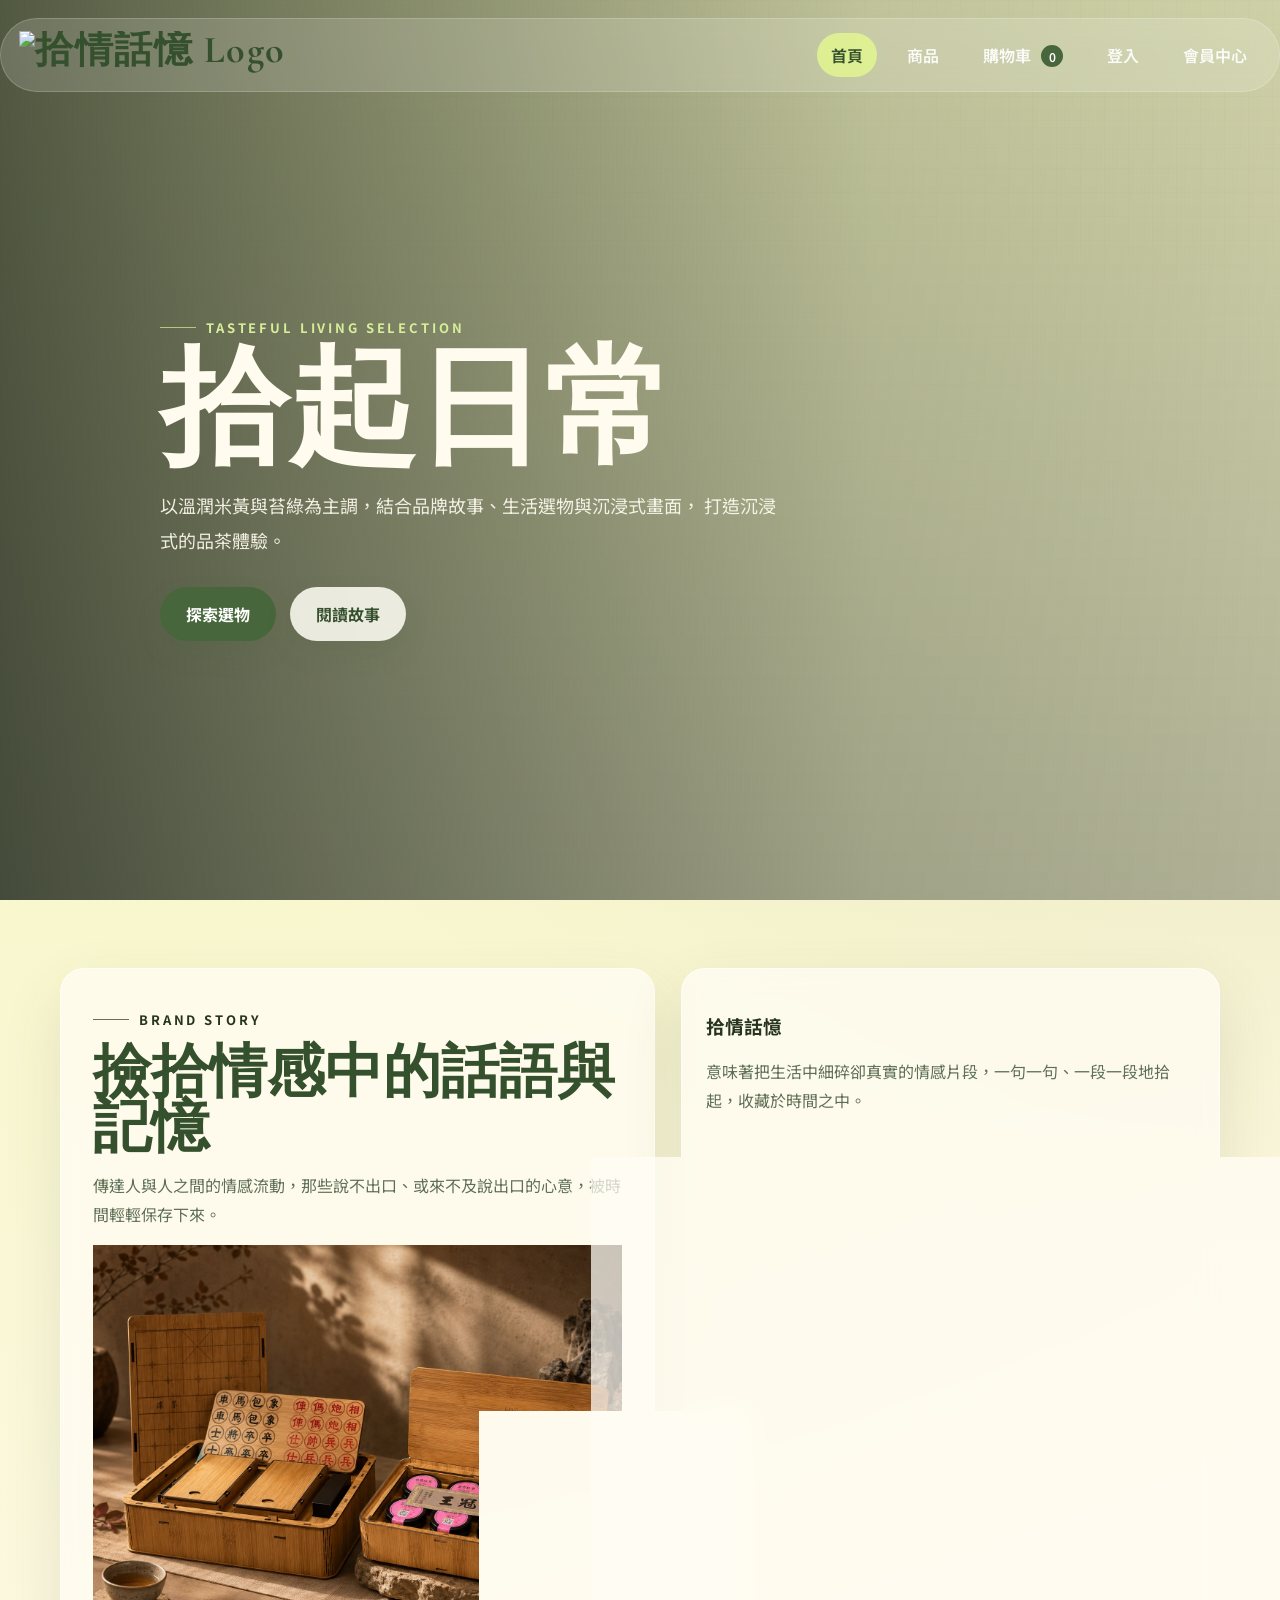
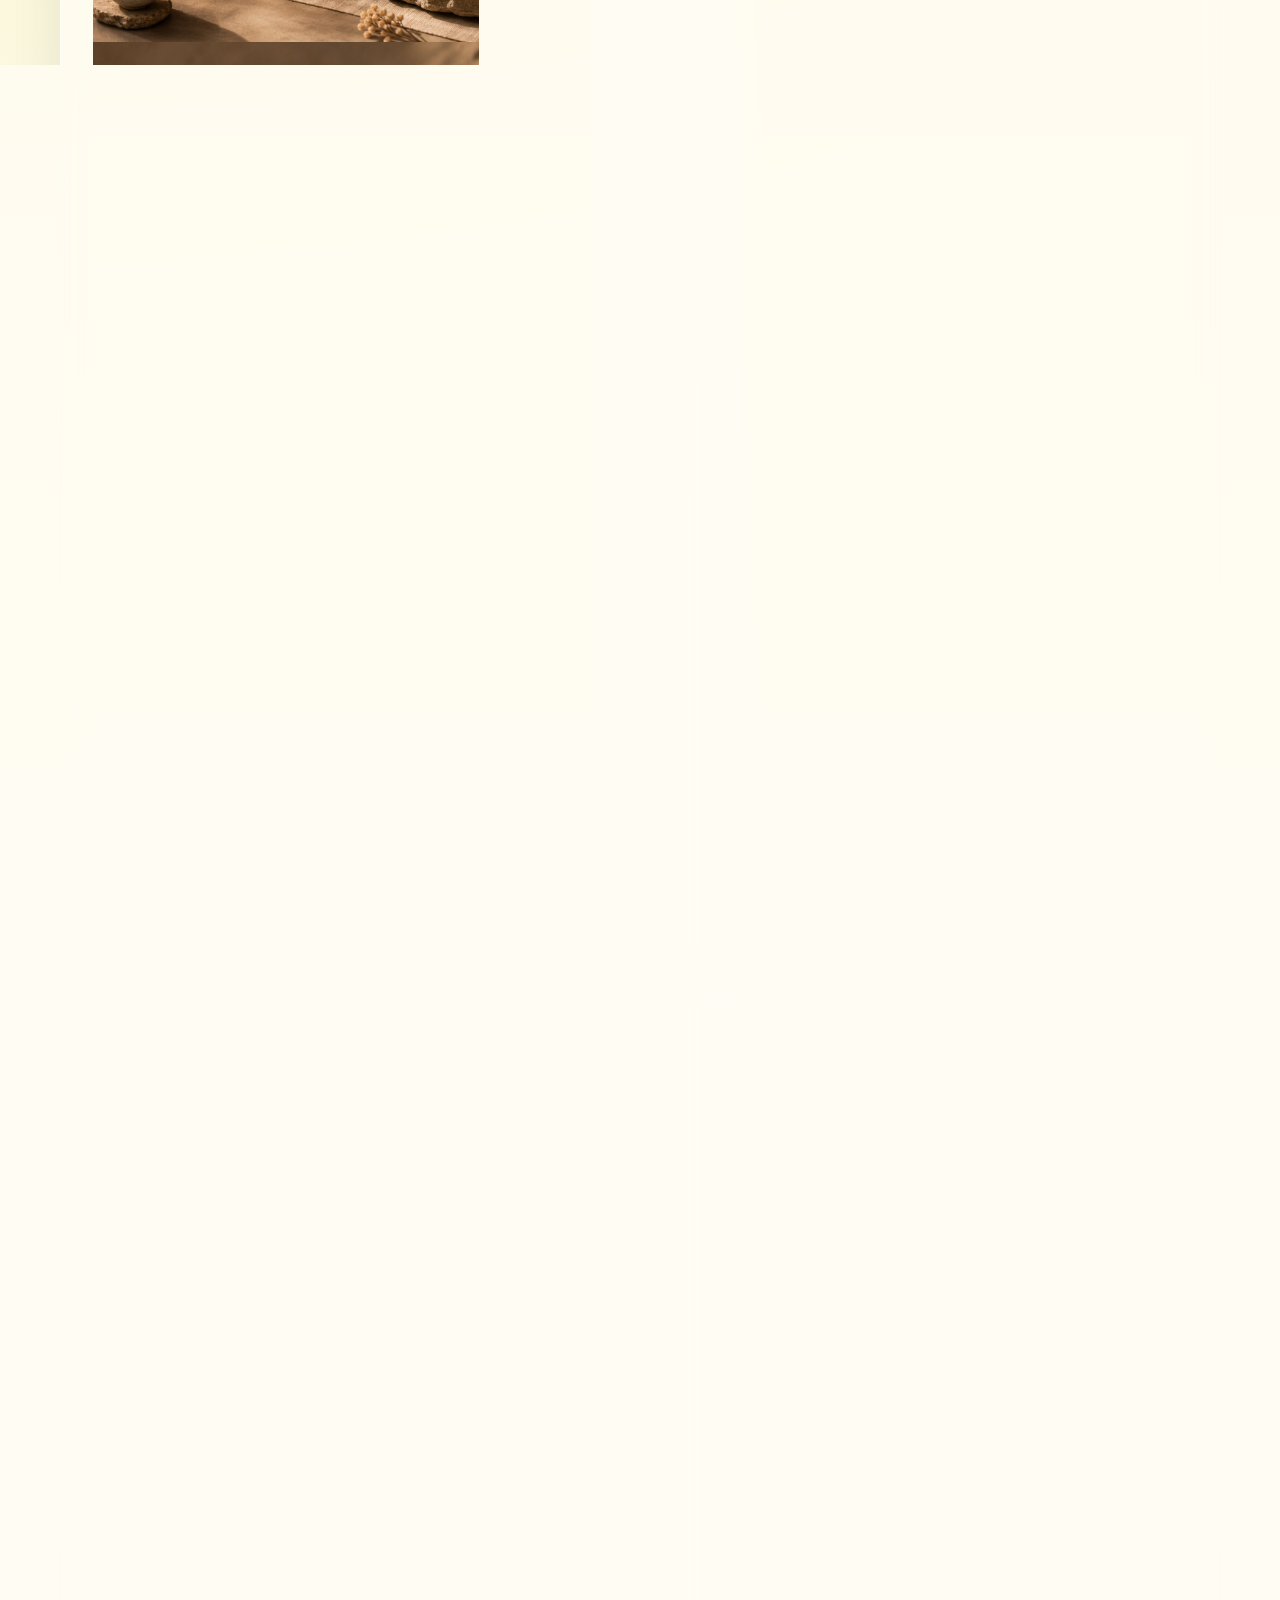
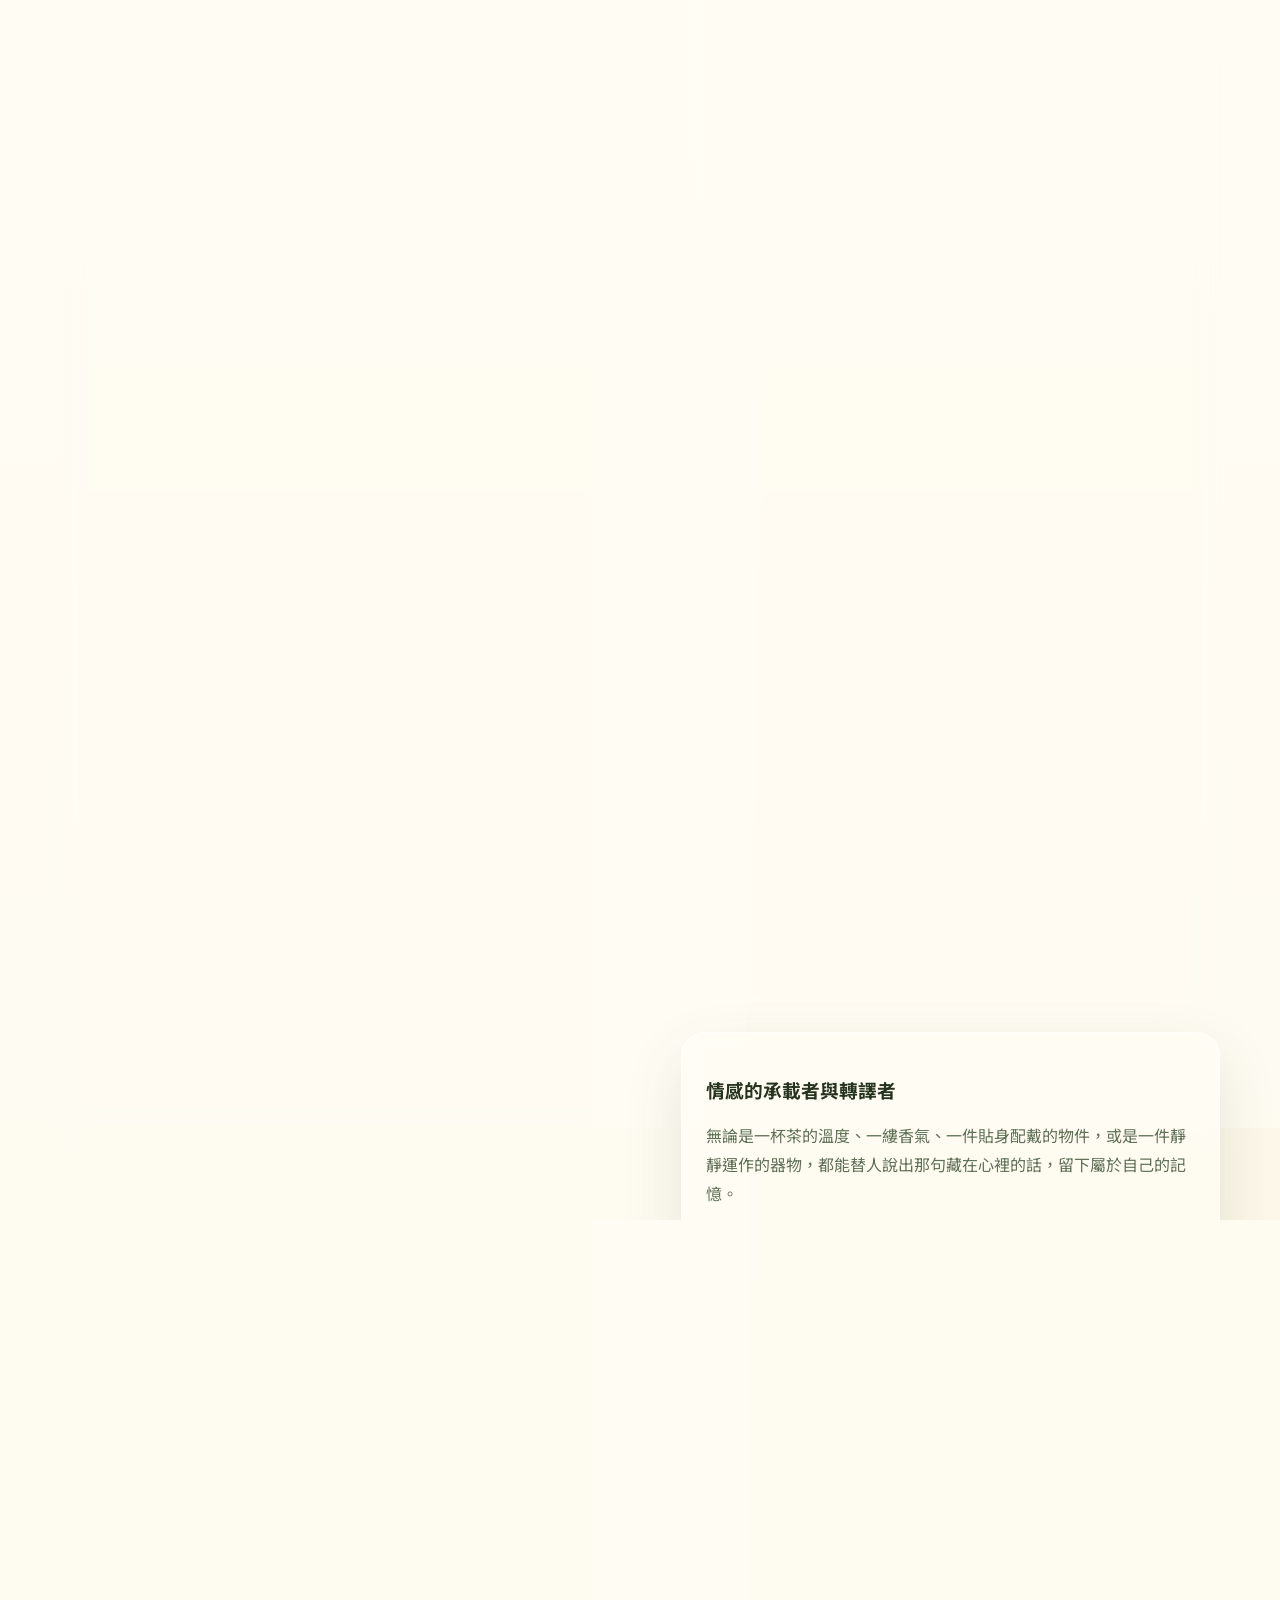
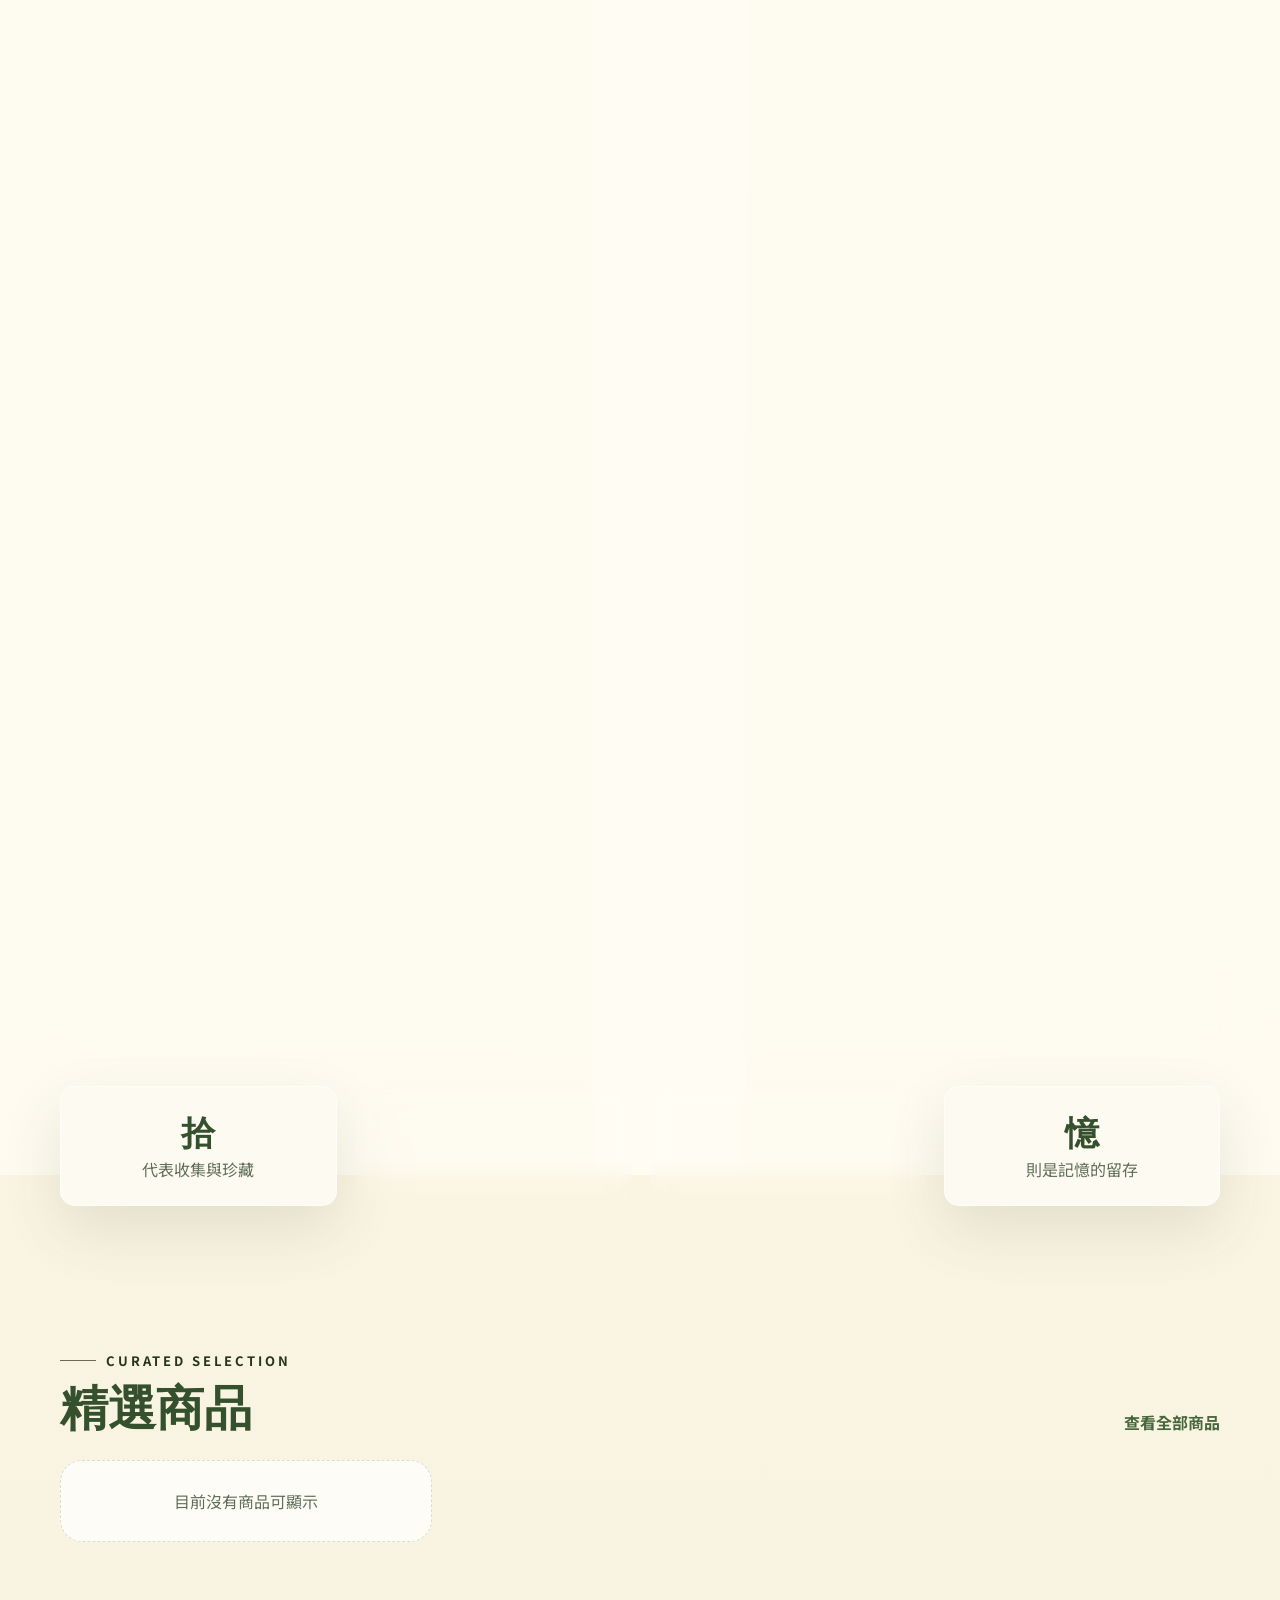
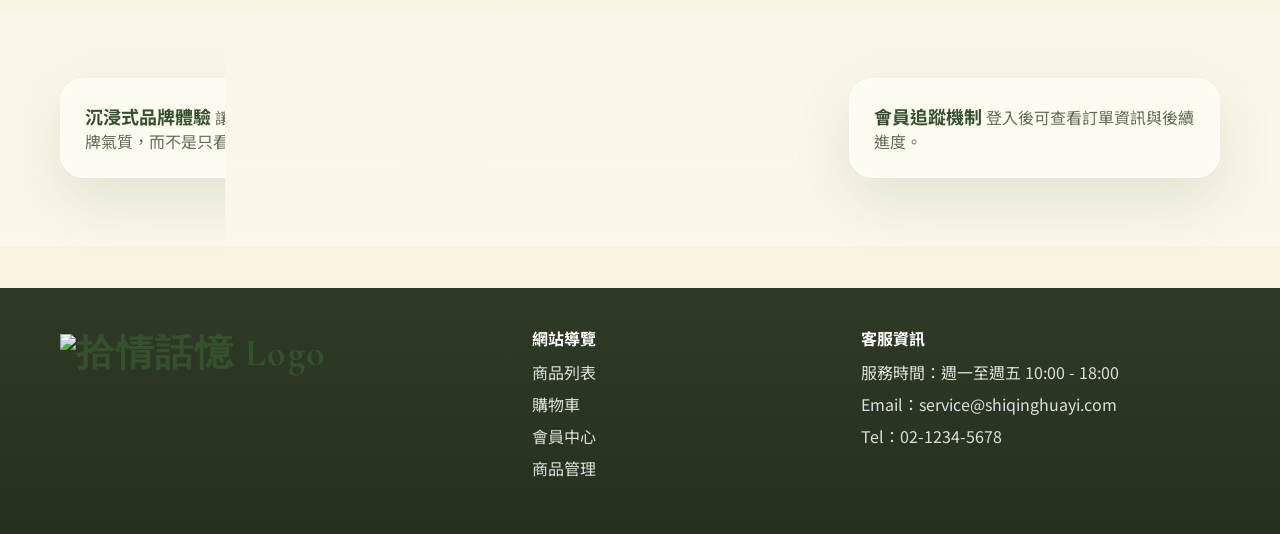
==== index.html @ 254973e9 "Update index.html" ====
<!DOCTYPE html>
<html lang="zh-Hant">
<head>
  <meta charset="UTF-8" />
  <meta name="viewport" content="width=device-width, initial-scale=1.0" />
  <title>拾情話憶｜首頁</title>
  <link rel="icon" href="./client/assets/images/111.png" />
  <link href="https://fonts.googleapis.com/css2?family=Cormorant+Garamond:wght@500;600;700&family=Noto+Sans+TC:wght@400;500;700;800&display=swap" rel="stylesheet">
  <link rel="stylesheet" href="./client/css/style.css" />
</head>
<body>

  <header class="site-header hero-header">
    <div class="header-wrap header-full">
      <a class="brand logo-brand" href="/index.html">
        <img src="./client/assets/images/piyan2.png" alt="拾情話憶 Logo">
      </a>

      <nav class="main-nav">
        <a href="/index.html" class="active">首頁</a>
        <a href="/products.html">商品</a>
        <a href="/cart.html">購物車 <span id="cart-count" class="cart-badge">0</span></a>
        <a href="/login.html">登入</a>
        <a href="/account.html">會員中心</a>
      </nav>
    </div>
  </header>

  <main>
    <section class="hero-video-section">
      <div class="hero-media">
        <video class="hero-video" autoplay muted loop playsinline poster="/assets/images/hero-fallback.jpg">
          <source src="./client/assets/videos/green.mp4" type="video/mp4">
        </video>
        <div class="hero-overlay"></div>
      </div>

      <div class="container hero-inner">
        <div class="hero-content">
          <span class="eyebrow">Tasteful Living Selection</span>
          <h1>拾起日常</h1>
          <p>
            以溫潤米黃與苔綠為主調，結合品牌故事、生活選物與沉浸式畫面，
            打造沉浸式的品茶體驗。
          </p>
          <div class="hero-actions">
            <a class="btn" href="/products.html">探索選物</a>
            <a class="btn btn-light" href="#brand-story">閱讀故事</a>
          </div>
        </div>
      </div>
    </section>

    <section id="brand-story" class="section dark-section">
      <div class="container two-col">
        <div class="glass-card brand-story-card">
          <span class="section-label">Brand Story</span>
          <h2 class="brand-story-title">撿拾情感中的話語與記憶</h2>
          <p class="muted">
            傳達人與人之間的情感流動，那些說不出口、或來不及說出口的心意，被時間輕輕保存下來。
          </p>
          <div class="carousel-container">
            <div class="carousel-slide">
              <img src="./client/assets/images/product101.jpg" alt="圖片1">
              <img src="./client/assets/images/product102.jpg" alt="圖片2">
              <img src="./client/assets/images/product103.jpg" alt="圖片3">
              <img src="./client/assets/images/product104.jpg" alt="圖片4">
              <img src="./client/assets/images/product105.jpg" alt="圖片5">
              <img src="./client/assets/images/product106.jpg" alt="圖片6">
              <img src="./client/assets/images/product107.jpg" alt="圖片7">
              <img src="./client/assets/images/product108.jpg" alt="圖片8">
              <img src="./client/assets/images/product109.jpg" alt="圖片9">
              <img src="./client/assets/images/product110.jpg" alt="圖片10">
              <img src="./client/assets/images/product111.jpg" alt="圖片11">
              <img src="./client/assets/images/product112.jpg" alt="圖片12">
              </div>

            <button class="prev-btn">❮</button>
            <button class="next-btn">❯</button>

            <div class="dots-container"></div>
          </div>
        </div>

        <div class="story-stack">
          <div class="info-card">
            <h3>拾情話憶</h3>
            <p class="muted">意味著把生活中細碎卻真實的情感片段，一句一句、一段一段地拾起，收藏於時間之中。</p>
          </div>
          <div class="info-card">
            <h3>核心精神</h3>
            <p class="muted">拾情話憶相信，生活中真正重要的，往往不是宏大的事件，而是那些被溫柔對待的情感瞬間。在快速流動的世界裡，我們邀請人們停下來，聽見內心的聲音，記住那些值得被保存的話語與感受。</p>
          </div>
          <div class="info-card">
            <h3>情感的承載者與轉譯者</h3>
            <p class="muted">無論是一杯茶的溫度、一縷香氣、一件貼身配戴的物件，或是一件靜靜運作的器物，都能替人說出那句藏在心裡的話，留下屬於自己的記憶。</p>
          </div>
        </div>
      </div>

      <div class="container story-grid">
        <div class="story-stat"><strong>拾</strong><span>代表收集與珍藏</span></div>
        <div class="story-stat"><strong>情</strong><span>是情感、情緒與關係</span></div>
        <div class="story-stat"><strong>話</strong><span>象徵語言、傾訴與交流</span></div>
        <div class="story-stat"><strong>憶</strong><span>則是記憶的留存</span></div>
      </div>
    </section>

    <section class="section">
      <div class="container">
        <div class="section-head">
          <div>
            <span class="section-label">Curated Selection</span>
            <h2>精選商品</h2>
          </div>
          <a class="text-link" href="/products.html">查看全部商品</a>
        </div>
        <div id="featured-products" class="product-grid"></div>
      </div>
    </section>

    <section class="section soft">
      <div class="container promise-grid">
        <div class="promise-box">
          <strong>沉浸式品牌體驗</strong>
          <span>讓訪客一進站就感受到品牌氣質，而不是只看到商品列表。</span>
        </div>
        <div class="promise-box">
          <strong>滿額免運</strong>
          <span>單筆消費滿 NT$ 1,500 享免運優惠，鼓勵提升客單。</span>
        </div>
        <div class="promise-box">
          <strong>會員追蹤機制</strong>
          <span>登入後可查看訂單資訊與後續進度。</span>
        </div>
      </div>
    </section>
  </main>

  <footer class="site-footer">
    <div class="container footer-grid">
      <div>
        <a class="brand logo-brand footer-logo" href="/index.html">
          <img src="./client/assets/images/piyan2.png" alt="拾情話憶 Logo">
        </a>
      </div>
      <div>
        <h4>網站導覽</h4>
        <a href="/products.html">商品列表</a>
        <a href="/cart.html">購物車</a>
        <a href="/account.html">會員中心</a>
        <a href="/admin.html">商品管理</a>
      </div>
      <div>
        <h4>客服資訊</h4>
        <p>服務時間：週一至週五 10:00 - 18:00</p>
        <p>Email：service@shiqinghuayi.com</p>
        <p>Tel：02-1234-5678</p>
      </div>
    </div>
  </footer>

  <script src="./client/js/main.js"></script>

</body>
</html>
---- client/css/style.css ----
:root{
  --background:#fcf5d2;
  --background-soft:#fff9e8;
  --surface:rgba(255,255,255,.62);
  --surface-strong:#fffdf5;
  --foreground:#26331f;
  --muted:#5f6f56;
  --primary:#47663b;
  --primary-strong:#35502d;
  --accent:#e4f98f;
  --accent-2:#d7f1a7;
  --border:rgba(71,102,59,.14);
  --shadow:0 24px 60px rgba(54,77,42,.12);
  --radius:24px;
  --radius-lg:34px;
  --font-sans:"Noto Sans TC", system-ui, sans-serif;
  --font-display:"Cormorant Garamond", "Noto Serif TC", serif;
}
*{box-sizing:border-box}
html{scroll-behavior:smooth}
body{
  margin:0;
  font-family:var(--font-sans);
  color:var(--foreground);
  background:
    radial-gradient(circle at top left, rgba(228,249,143,.35), transparent 28%),
    radial-gradient(circle at top right, rgba(71,102,59,.18), transparent 18%),
    linear-gradient(180deg,#fcf5d2 0%, #fffaf0 38%, #f8f3df 100%);
  min-height:100vh;
}
body::before{
  content:"";
  position:fixed; inset:0;
  pointer-events:none;
  background-image:linear-gradient(rgba(71,102,59,.03) 1px, transparent 1px), linear-gradient(90deg, rgba(71,102,59,.03) 1px, transparent 1px);
  background-size:24px 24px;
  mask-image:linear-gradient(to bottom, rgba(0,0,0,.55), transparent 65%);
}
a{text-decoration:none;color:inherit}
img{display:block;max-width:100%}
button,input,select,textarea{font:inherit}
.container {
  width: 100%;
  max-width: none;     /* ❌ 移除寬度限制 */
  margin: 0;           /* ❌ 移除置中 */
  padding: 0 60px;     /* ✅ 自己控制左右留白 */
}
.site-header{
  position:sticky; top:0; z-index:50;
  padding:14px 0;
  background:linear-gradient(to bottom, rgba(252,245,210,.82), rgba(252,245,210,.42), transparent);
  backdrop-filter:blur(10px);
}
.header-wrap{
  min-height:72px;
  padding:12px 18px;
  display:flex; justify-content:space-between; align-items:center; gap:16px;
  background:rgba(255,253,245,.65);
  border:1px solid rgba(255,255,255,.55);
  box-shadow:var(--shadow);
  border-radius:999px;
}
.brand{
  font-family:var(--font-display);
  font-size:38px; font-weight:700; line-height:1;
  color:var(--primary-strong); letter-spacing:.04em;
}
.main-nav{display:flex;align-items:center;gap:16px;flex-wrap:wrap}
.main-nav a{
  color:var(--muted); font-weight:600;
  padding:10px 14px; border-radius:999px; transition:.22s ease;
}
.main-nav a:hover,.main-nav a.active{
  background:rgba(228,249,143,.72); color:var(--primary-strong)
}
.cart-badge{
  display:inline-flex;align-items:center;justify-content:center;
  min-width:22px;height:22px;padding:0 6px;margin-left:6px;
  border-radius:999px;background:var(--primary);color:#fff;font-size:12px
}

.hero-shell{
  position:relative;
  padding:26px 0 34px;
}

.hero-panel{
  position:relative;
  overflow:hidden;
  border-radius:40px;
  min-height:680px;
  box-shadow:var(--shadow);
  background:
    linear-gradient(110deg, rgba(22,34,17,.68) 0%, rgba(22,34,17,.30) 44%, rgba(22,34,17,.08) 76%),
    url('https://images.unsplash.com/photo-1495474472287-4d71bcdd2085?auto=format&fit=crop&w=1600&q=80') center/cover no-repeat;
}

/* ===== Hero 影片版 ===== */
.hero-header{
  position:absolute;
  top:0;
  left:0;
  width:100%;
  z-index:60;
  padding:18px 0;
  background:transparent;
  backdrop-filter:none;
}

.hero-header .header-wrap{
  min-height:72px;
  padding:12px 18px;
  display:flex;
  justify-content:space-between;
  align-items:center;
  gap:16px;
  background:rgba(255,253,245,.16);
  border:1px solid rgba(255,255,255,.18);
  box-shadow:none;
  border-radius:999px;
  backdrop-filter:blur(10px);
}

.hero-header .main-nav a{
  color:rgba(255,255,255,.92);
  font-weight:600;
}

.hero-header .main-nav a:hover,
.hero-header .main-nav a.active{
  background:rgba(228,249,143,.78);
  color:var(--primary-strong);
}

.hero-video-section{
  position:relative;
  min-height:100vh;
  display:flex;
  align-items:center;
  overflow:hidden;
}

.hero-media{
  position:absolute;
  inset:0;
  width:100%;
  height:100%;
}

.hero-video{
  width:100%;
  height:100%;
  object-fit:cover;
  object-position:center center;
  display:block;
}

.hero-overlay{
  position:absolute;
  inset:0;
  background:
    linear-gradient(90deg, rgba(20,28,18,.72) 0%, rgba(20,28,18,.46) 34%, rgba(20,28,18,.18) 68%, rgba(20,28,18,.08) 100%),
    linear-gradient(180deg, rgba(252,245,210,.06), rgba(20,28,18,.24));
}

.hero-inner{
  position:relative;
  z-index:2;
  width:100%;
  min-height:100vh;
  display:flex;
  align-items:center;
}

.hero-content{
  position:relative;
  z-index:2;
  width:min(760px, 100%);
  max-width:760px;
  padding:140px 0 90px 100px;
  margin:0;
  transform:none;
  color:#fffcef;
}

.hero-content .eyebrow{
  color:#d8ee9a;
}

.eyebrow,
.section-label{
  display:inline-flex;
  align-items:center;
  gap:10px;
  margin-bottom:16px;
  font-size:13px;
  letter-spacing:.22em;
  text-transform:uppercase;
  font-weight:700;
}

.eyebrow::before,
.section-label::before{
  content:"";
  display:block;
  width:36px;
  height:1px;
  background:currentColor;
  opacity:.7;
}

.hero-content h1{
  font-family:var(--font-display);
  font-size:clamp(72px, 10vw, 148px);
  line-height:.9;
  margin:0 0 20px;
  font-weight:700;
  color:#fffcef;
}

.hero-content p{
  max-width:620px;
  color:rgba(255,252,239,.9);
  line-height:1.9;
  font-size:18px;
  margin:0 0 30px;
}

.hero-actions{
  display:flex;
  gap:14px;
  flex-wrap:wrap;
}

.hero-video-section .btn{
  padding:15px 26px;
  border-radius:999px;
}

.hero-video-section .btn-light{
  background:rgba(255,253,245,.86);
  color:var(--primary-strong);
}

/* ===== 一般區塊 ===== */
.section{padding:68px 0}
.section.soft{background:linear-gradient(180deg, rgba(255,255,255,.18), rgba(255,255,255,.38))}

.section-head,
.page-header,
.panel-head{
  display:flex;
  justify-content:space-between;
  align-items:end;
  gap:20px;
  margin-bottom:26px;
}

.section-head h2,
.page-header h1,
.panel-card h1,
.panel-card h2{
  margin:0;
  font-family:var(--font-display);
  font-size:48px;
  line-height:1;
  color:var(--primary-strong);
  font-weight:700;
}

.muted{color:var(--muted); line-height:1.8}
.text-link{color:var(--primary); font-weight:700}

.two-col{
  display:grid;
  grid-template-columns:1.05fr .95fr;
  gap:26px;
}

.glass-card,
.info-card,
.promise-box,
.panel-card,
.summary-card,
.account-sidebar,
.product-card,
.cart-item,
.detail-card,
.auth-card,
.feature-card,
.story-stat{
  border-radius:var(--radius);
  background:rgba(255,253,245,.74);
  backdrop-filter:blur(10px);
  border:1px solid rgba(255,255,255,.62);
  box-shadow:var(--shadow);
}

.info-card,
.promise-box,
.panel-card,
.summary-card,
.account-sidebar,
.feature-card,
.story-stat{
  padding:24px;
}

.story-stack{display:grid; gap:18px}
/* .story-grid{
  display:grid;
  grid-template-columns:repeat(4,1fr);
  gap:18px;
  margin-top:26px;
} */

.story-grid {
  display: grid;
  grid-template-columns: repeat(4, 1fr); /* 確保橫向四格 */
  gap: 18px;
  margin-top: 26px;
}

/* 針對 grid 裡面的每一個直接子元素（即那四個格子） */
.story-grid > div {
  display: flex;
  flex-direction: column;
  justify-content: center; /* 垂直置中 */
  align-items: center;     /* 水平置中 */
  text-align: center;      /* 文字內容置中 */
  
  /* 如果你的格子有固定高度或最小高度，請加在這裡 */
       
  
  /* 確保背景與圓角維持原樣 */
  background-color: #fdfaf2; /* 這是參考你圖片的米白色 */
  border-radius: 15px;
}

.story-stat strong{
  display:block;
  font-size:34px;
  font-family:var(--font-display);
  color:var(--primary-strong);
}

.story-stat span{color:var(--muted)}

.feature-grid,
.promise-grid,
.footer-grid,
.checkout-layout,
.account-layout,
.cart-layout,
.admin-layout{
  display:grid;
  gap:24px;
}

.feature-grid{grid-template-columns:repeat(3,1fr)}
.feature-card h3{margin:0 0 10px; font-size:22px; color:var(--primary-strong)}
.promise-grid{grid-template-columns:repeat(3,1fr)}
.promise-box strong{font-size:18px; color:var(--primary-strong)}
.promise-box span{color:var(--muted)}

.product-grid{
  display:grid;
  grid-template-columns:repeat(3,minmax(0,1fr));
  gap:22px;
}

.product-card{overflow:hidden}

.product-media{
  position:relative;
  height:280px;
  overflow:hidden;
  background:linear-gradient(180deg, rgba(228,249,143,.35), rgba(71,102,59,.14));
}

.product-media img{
  width:100%;
  height:100%;
  object-fit:cover;
  transition:transform .5s ease;
}

.product-card:hover .product-media img{transform:scale(1.04)}

.product-tag{
  position:absolute;
  left:18px;
  top:18px;
  padding:9px 14px;
  border-radius:999px;
  font-size:12px;
  font-weight:700;
  background:rgba(255,253,245,.9);
  color:var(--primary-strong);
}

.product-body{padding:22px}

.product-title-row{
  display:flex;
  justify-content:space-between;
  gap:12px;
  align-items:start;
  margin-bottom:10px;
}

.product-title{
  font-size:24px;
  font-weight:700;
  color:var(--primary-strong);
}

.price{
  color:var(--primary);
  font-weight:800;
  font-size:18px;
}

.product-meta{
  margin-bottom:12px;
  color:var(--muted);
  font-size:14px;
}

.product-actions{
  display:flex;
  gap:10px;
  flex-wrap:wrap;
  margin-top:18px;
}

.btn{
  appearance:none;
  border:none;
  cursor:pointer;
  display:inline-flex;
  align-items:center;
  justify-content:center;
  padding:14px 22px;
  border-radius:999px;
  font-weight:700;
  background:var(--primary);
  color:white;
  box-shadow:0 12px 25px rgba(71,102,59,.18);
  transition:.24s ease;
}

.btn:hover{
  transform:translateY(-2px);
  background:var(--primary-strong);
}

.btn-light{
  background:rgba(255,253,245,.78);
  color:var(--primary-strong);
}

.btn-outline{
  background:transparent;
  color:var(--primary);
  border:1px solid rgba(71,102,59,.25);
}

.full{width:100%}

.input{
  width:100%;
  padding:15px 18px;
  border-radius:18px;
  border:1px solid rgba(71,102,59,.15);
  background:rgba(255,255,255,.82);
  outline:none;
}

.input:focus{
  border-color:rgba(71,102,59,.34);
  box-shadow:0 0 0 4px rgba(228,249,143,.32);
}

.textarea{min-height:130px; resize:vertical}
.filter-bar{display:grid; grid-template-columns:1.6fr 1fr 1fr; gap:12px; margin-bottom:24px}
.page-top{padding-top:30px}

.page-hero{
  margin-bottom:28px;
  padding:38px;
  border-radius:32px;
  background:
    linear-gradient(120deg, rgba(71,102,59,.90), rgba(71,102,59,.58)),
    url('https://images.unsplash.com/photo-1509042239860-f550ce710b93?auto=format&fit=crop&w=1400&q=80') center/cover no-repeat;
  color:#fffdf4;
  box-shadow:var(--shadow);
}

.page-hero h1{
  margin:0 0 12px;
  font-family:var(--font-display);
  font-size:62px;
  line-height:.95;
}

.page-hero p{
  margin:0;
  max-width:620px;
  color:rgba(255,253,244,.85);
  line-height:1.9;
}

.detail-layout{min-height:420px}

.detail-card{
  padding:24px;
  display:grid;
  grid-template-columns:1.02fr .98fr;
  gap:28px;
}

.detail-image{
  border-radius:28px;
  overflow:hidden;
  background:#f2edd7;
}

.detail-image img{
  width:100%;
  height:100%;
  min-height:580px;
  object-fit:cover;
}

.detail-info h1{
  margin:4px 0 10px;
  font-size:54px;
  font-family:var(--font-display);
  line-height:.96;
  color:var(--primary-strong);
}

.qty-row{
  display:flex;
  align-items:center;
  gap:12px;
  margin:20px 0;
}

.qty-box{
  display:inline-flex;
  align-items:center;
  border:1px solid rgba(71,102,59,.16);
  border-radius:999px;
  overflow:hidden;
  background:rgba(255,255,255,.78);
}

.qty-box button{
  width:46px;
  height:46px;
  border:none;
  background:transparent;
  cursor:pointer;
  font-size:20px;
  color:var(--primary);
}

.qty-box input{
  width:58px;
  height:46px;
  border:none;
  background:transparent;
  text-align:center;
}

.detail-highlights{
  display:grid;
  gap:12px;
  margin-top:22px;
}

.detail-highlights div{
  display:flex;
  justify-content:space-between;
  gap:12px;
  padding:14px 16px;
  border-radius:18px;
  background:rgba(228,249,143,.18);
  color:var(--primary-strong);
}

.cart-layout{
  grid-template-columns:1.45fr .8fr;
  align-items:start;
}

.cart-list{display:grid; gap:16px}

.cart-item{
  padding:18px;
  display:grid;
  grid-template-columns:130px 1fr auto;
  gap:16px;
  align-items:center;
}

.cart-item img{
  width:130px;
  height:130px;
  object-fit:cover;
  border-radius:22px;
}

.summary-card{
  padding:26px;
  position:sticky;
  top:106px;
}

.summary-line,
.summary-total{
  display:flex;
  justify-content:space-between;
  gap:12px;
}

.summary-total{
  font-size:22px;
  font-weight:800;
  color:var(--primary-strong);
}

.divider{
  border:none;
  border-top:1px solid rgba(71,102,59,.12);
  margin:18px 0;
}

.checkout-layout{
  grid-template-columns:1.28fr .82fr;
  align-items:start;
}

.form-grid{
  display:grid;
  grid-template-columns:1fr 1fr;
  gap:14px;
}

.auth-layout{
  min-height:100vh;
  background:
    linear-gradient(120deg, rgba(71,102,59,.72), rgba(71,102,59,.34)),
    url('https://images.unsplash.com/photo-1445116572660-236099ec97a0?auto=format&fit=crop&w=1600&q=80') center/cover no-repeat;
  display:grid;
  place-items:center;
  padding:28px;
}

.auth-card{
  width:min(1120px, 100%);
  display:grid;
  grid-template-columns:1.05fr .95fr;
  overflow:hidden;
}

.auth-side{
  padding:58px;
  color:#fffdf4;
  background:linear-gradient(180deg, rgba(24,34,19,.18), rgba(24,34,19,.45));
}

.auth-side h1{
  font-family:var(--font-display);
  font-size:76px;
  line-height:.9;
  margin:12px 0;
}

.auth-side p{
  max-width:420px;
  color:rgba(255,253,244,.86);
  line-height:1.9;
}

.auth-panel{
  padding:46px;
  background:rgba(255,253,245,.88);
  backdrop-filter:blur(12px);
}

.auth-form{display:grid; gap:14px}
.form-tip{color:var(--muted); text-align:center}
.form-tip a{color:var(--primary-strong); font-weight:700}

.auth-benefits{
  display:grid;
  gap:14px;
  margin-top:28px;
}

.auth-benefits div{
  padding:14px 16px;
  border-radius:18px;
  background:rgba(255,255,255,.12);
  border:1px solid rgba(255,255,255,.18);
}

.account-layout{
  grid-template-columns:280px 1fr;
  align-items:start;
}

.account-sidebar{
  display:grid;
  gap:10px;
  position:sticky;
  top:106px;
}

.account-link{
  padding:13px 14px;
  border-radius:16px;
  color:var(--muted);
  font-weight:600;
}

.account-link.active,
.account-link:hover{
  background:rgba(228,249,143,.55);
  color:var(--primary-strong);
}

.account-content{display:grid; gap:22px}

.profile-grid{
  display:grid;
  grid-template-columns:repeat(2,1fr);
  gap:14px;
}

.profile-item,
.order-card{
  padding:18px;
  border-radius:18px;
  border:1px solid rgba(71,102,59,.12);
  background:rgba(255,255,255,.72);
}

.order-list{display:grid; gap:14px}

.status-pill{
  display:inline-flex;
  padding:8px 12px;
  border-radius:999px;
  background:rgba(228,249,143,.6);
  color:var(--primary-strong);
  font-size:12px;
  font-weight:700;
}

.admin-layout{
  grid-template-columns:1fr;
  gap:24px;
}

.table-like{display:grid; gap:14px}

.site-footer{
  margin-top:42px;
  padding:38px 0 46px;
  background:linear-gradient(180deg, rgba(38,51,31,.96), rgba(33,45,26,.98));
  color:rgba(255,255,255,.84);
}

.footer-grid{grid-template-columns:1.25fr .85fr 1fr}

.site-footer h3,
.site-footer h4{
  color:white;
  margin:0 0 10px;
}

.site-footer a,
.site-footer p{
  display:block;
  margin:8px 0;
}

.empty-state{
  padding:28px;
  border-radius:22px;
  text-align:center;
  color:var(--muted);
  background:rgba(255,255,255,.72);
  border:1px dashed rgba(71,102,59,.2);
}

.mini-note{
  margin-top:16px;
  padding:14px 16px;
  border-radius:18px;
  background:rgba(228,249,143,.34);
  color:var(--primary-strong);
}

.dark-note{
  background:linear-gradient(135deg, #243525 0%, #304932 100%);
  color:#f6f1e8;
}

.dark-note *{
  color:inherit;
}

.logo-brand{
  display:flex;
  align-items:center;
  justify-content:flex-start;
  flex-shrink:0;
  margin-right:auto;
}

.logo-brand img{
  height:48px;
  width:auto;
  object-fit:contain;
  display:block;
}

.header-wrap{
  display:flex;
  justify-content:space-between;
  align-items:center;
  gap:20px;
}

.main-nav{
  margin-left:auto;
}

/* ===== 平板 ===== */
@media (max-width: 1024px){
  .container{
    width:100%;
    max-width:none;
    padding:0 24px;
  }

  .two-col,
  .story-grid,
  .feature-grid,
  .promise-grid,
  .product-grid,
  .detail-card,
  .cart-layout,
  .checkout-layout,
  .account-layout,
  .footer-grid,
  .auth-card{
    grid-template-columns:1fr;
  }

  .filter-bar,
  .form-grid,
  .profile-grid{
    grid-template-columns:1fr;
  }

  .summary-card,
  .account-sidebar{
    position:static;
  }

  .cart-item{
    grid-template-columns:1fr;
  }

  .cart-item img{
    width:100%;
    max-width:260px;
    height:auto;
  }

  .detail-image img{
    min-height:380px;
  }

  .hero-video-section{
    min-height:86vh;
  }

  .hero-content{
    width:min(680px, 100%);
    max-width:680px;
    padding:120px 0 70px 40px;
  }

  .hero-content h1{
    font-size:76px;
  }

  .page-hero h1,
  .detail-info h1,
  .section-head h2,
  .page-header h1,
  .panel-card h1,
  .panel-card h2{
    font-size:42px;
  }
}

/* ===== 手機 ===== */
@media (max-width: 768px){
  .container{
    padding:0 20px;
  }

  .site-header,
  .hero-header{
    padding:12px 0;
  }

  .header-wrap,
  .hero-header .header-wrap{
    flex-direction:column;
    align-items:flex-start;
    gap:12px;
    border-radius:24px;
    padding:14px 16px;
  }

  .main-nav{
    width:100%;
    display:flex;
    flex-wrap:wrap;
    gap:10px;
    margin-left:0;
  }

  .main-nav a{
    padding:10px 12px;
    font-size:14px;
  }

  .logo-brand img,
  .brand img{
    height:36px;
    width:auto;
  }

  .hero-video-section{
    min-height:100svh;
    align-items:center;
  }

  .hero-inner{
    display:flex;
    align-items:center;
    min-height:100svh;
  }

  .hero-content{
    width:100%;
    max-width:100%;
    padding:140px 24px 40px 24px;
    margin:0;
    text-align:center;
  }

  .hero-content .eyebrow{
    justify-content:center;
    margin-bottom:14px;
    font-size:11px;
    letter-spacing:.14em;
  }

  .hero-content h1{
    font-size:56px;
    line-height:.95;
    margin-bottom:16px;
  }

  .hero-content p{
    max-width:100%;
    margin:0 auto 24px;
    font-size:16px;
    line-height:1.75;
  }

  .hero-actions{
    width:100%;
    display:flex;
    flex-direction:column;
    gap:14px;
    align-items:stretch;
  }

  .hero-actions .btn,
  .hero-actions .btn-light{
    width:100%;
    min-height:56px;
  }

  .section{
    padding:48px 0;
  }

  .glass-card,
  .info-card,
  .promise-box,
  .panel-card,
  .summary-card,
  .account-sidebar,
  .product-card,
  .cart-item,
  .detail-card,
  .auth-card,
  .feature-card,
  .story-stat{
    border-radius:20px;
  }

  .product-grid{
    grid-template-columns:1fr 1fr;
    gap:16px;
  }

  .product-media,
  .product-thumb{
    height:220px;
  }

  .product-body{
    padding:16px;
  }

  .product-title{
    font-size:20px;
  }

  .detail-card{
    padding:18px;
    gap:18px;
  }

  .detail-info h1{
    font-size:38px;
  }

  .qty-row{
    flex-wrap:wrap;
  }

  .auth-layout{
    padding:18px;
  }

  .auth-side,
  .auth-panel{
    padding:28px;
  }

  .auth-side h1{
    font-size:50px;
  }

  .account-link{
    padding:12px;
  }

  .site-footer{
    padding:32px 0 38px;
  }
}

/* ===== 小手機 ===== */
@media (max-width: 480px){
  .container{
    padding:0 16px;
  }

  .header-wrap,
  .hero-header .header-wrap{
    padding:12px 14px;
    border-radius:20px;
  }

  .main-nav{
    gap:8px;
  }

  .main-nav a{
    font-size:13px;
    padding:8px 10px;
  }

  .logo-brand img,
  .brand img{
    height:32px;
  }

  .hero-video{
    object-position:center center;
  }

  .hero-video-section{
    min-height:100svh;
  }

  .hero-content{
    padding:132px 20px 34px 20px;
  }

  .hero-content h1{
    font-size:44px;
    line-height:1;
  }

  .hero-content p{
    font-size:15px;
    line-height:1.7;
  }

  .hero-content .eyebrow,
  .section-label{
    font-size:10px;
    letter-spacing:.12em;
  }

  .section-head h2,
  .page-header h1,
  .panel-card h1,
  .panel-card h2,
  .detail-info h1,
  .page-hero h1{
    font-size:32px;
    line-height:1.05;
  }

  .product-grid{
    grid-template-columns:1fr;
  }

  .product-media,
  .product-thumb{
    height:240px;
  }

  .product-title-row{
    flex-direction:column;
    align-items:flex-start;
  }

  .product-actions{
    flex-direction:column;
  }

  .product-actions .btn{
    width:100%;
  }

  .detail-card{
    padding:16px;
  }

  .detail-image img{
    min-height:280px;
  }

  .cart-item{
    padding:16px;
  }

  .summary-card,
  .panel-card,
  .account-sidebar{
    padding:18px;
  }

  .promise-box,
  .info-card,
  .feature-card,
  .story-stat{
    padding:18px;
  }

  .site-footer{
    padding:28px 0 34px;
  }
}

/* ===== 手機橫放 ===== */
@media (max-width: 932px) and (orientation: landscape){
  .hero-video-section{
    min-height:120vh;
  }

  .hero-content{
    padding-top:120px;
    padding-bottom:50px;
    width:min(760px, 100%);
  }

  .hero-content h1{
    font-size:54px;
  }

  .hero-content p{
    font-size:15px;
  }

  .header-wrap,
  .hero-header .header-wrap{
    flex-direction:row;
    align-items:center;
  }

  .main-nav{
    width:auto;
    margin-left:auto;
  }
}

.brand-story-card{
  padding:32px;
}

.brand-story-title{
  font-family:var(--font-display);
  font-size:58px;
  line-height:.95;
  margin:0 0 16px;
  color:var(--primary-strong);
}

.footer-logo{
  margin-bottom:12px;
}

.footer-logo img{
  height:42px;
}

@media (max-width: 768px){
  .brand-story-title{
    font-size:42px;
    line-height:1.02;
  }
}

@media (max-width: 480px){
  .brand-story-title{
    font-size:34px;
  }

  .footer-logo img{
    height:34px;
  }
}
.checkout-layout #checkout-form select.input.full {
  width: 203%;
  margin-bottom: 20px;
  display: block;
}

/* 2. 讓右側摘要區內的「送出訂單」按鈕樣式符合你的設計 */
.checkout-layout .summary-card .btn.full {
  margin-top: 24px;
  background-color: var(--primary); /* 使用你定義的森林綠 */
  color: #white;
  padding: 16px;
  border-radius: 999px;
  font-size: 18px;
  width: 100%;
  display: flex;
  transition: all 0.3s ease;
}

.checkout-layout .summary-card .btn.full:hover {
  background-color: var(--primary-strong);
  transform: translateY(-2px);
  box-shadow: var(--shadow);
}

/* 3. 確保在手機版時，按鈕依然有足夠間距 */
@media (max-width: 1024px) {
  .checkout-layout .summary-card .btn.full {
    position: static;
    margin-top: 20px;
  }
}
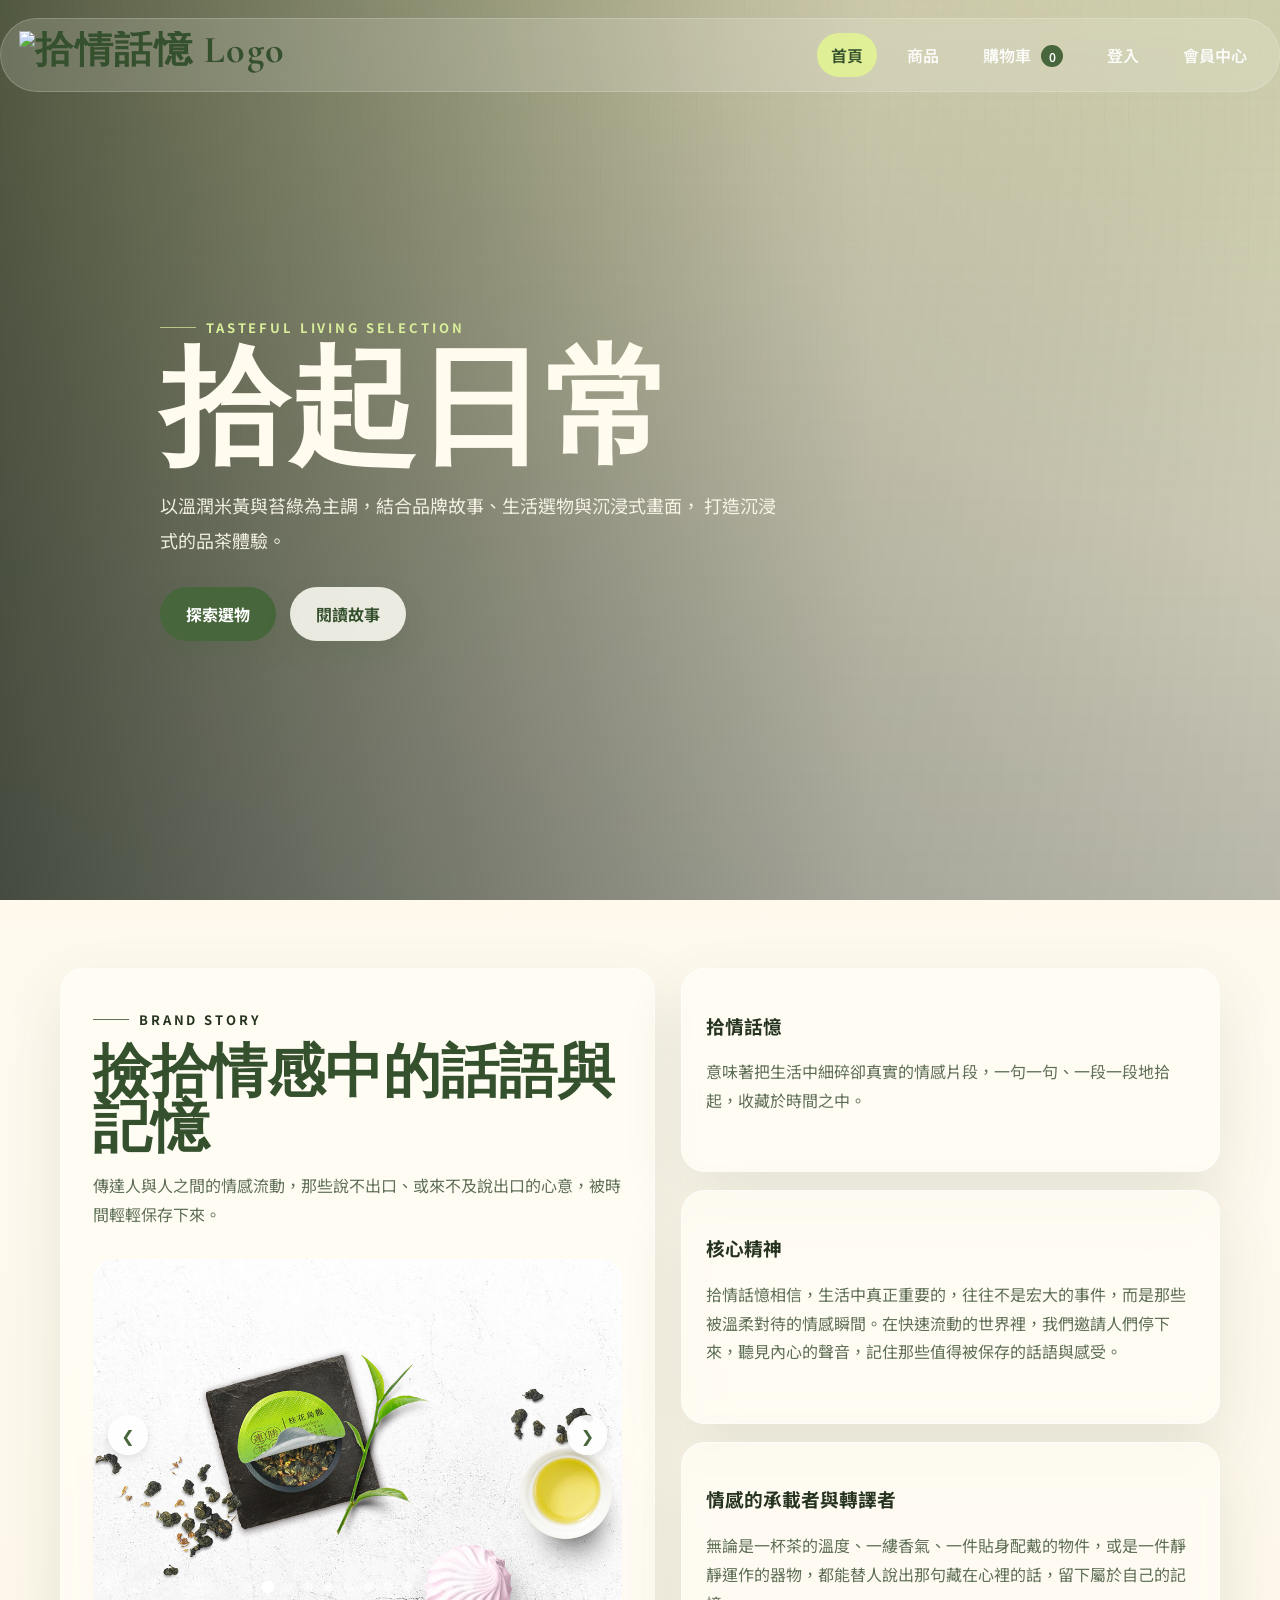
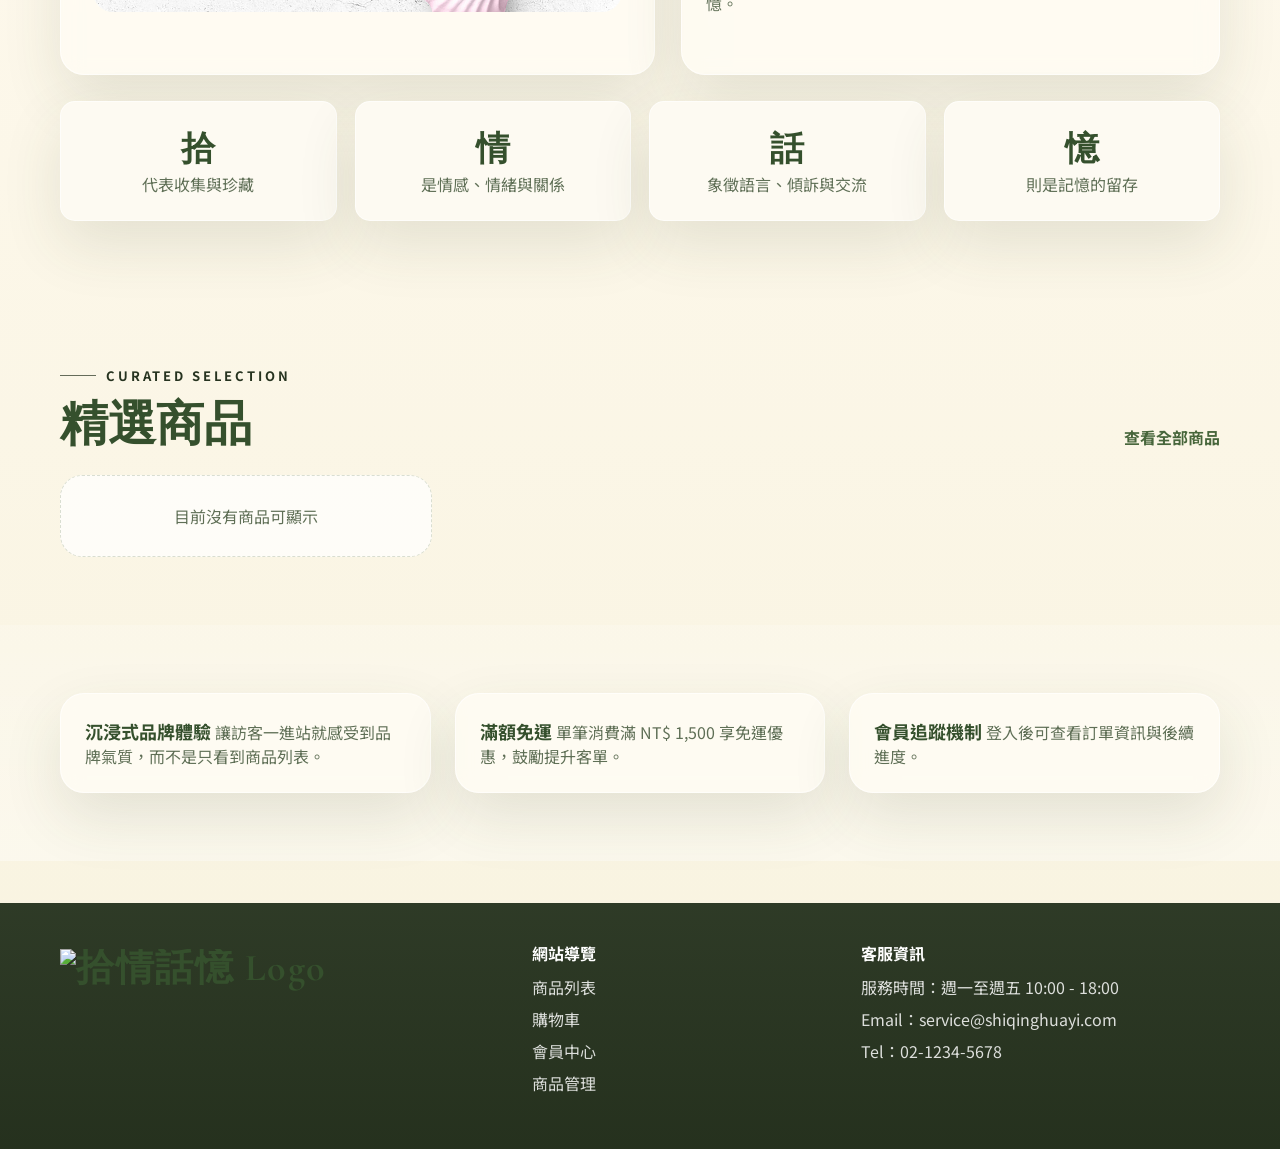
==== commit 9ff4d434: "Update index.html" ====
--- a/index.html
+++ b/index.html
@@ -61,18 +61,18 @@
           </p>
           <div class="carousel-container">
             <div class="carousel-slide">
-              <img src="./client/assets/images/product101.jpg" alt="圖片1">
-              <img src="./client/assets/images/product102.jpg" alt="圖片2">
-              <img src="./client/assets/images/product103.jpg" alt="圖片3">
-              <img src="./client/assets/images/product104.jpg" alt="圖片4">
-              <img src="./client/assets/images/product105.jpg" alt="圖片5">
-              <img src="./client/assets/images/product106.jpg" alt="圖片6">
-              <img src="./client/assets/images/product107.jpg" alt="圖片7">
-              <img src="./client/assets/images/product108.jpg" alt="圖片8">
-              <img src="./client/assets/images/product109.jpg" alt="圖片9">
-              <img src="./client/assets/images/product110.jpg" alt="圖片10">
-              <img src="./client/assets/images/product111.jpg" alt="圖片11">
-              <img src="./client/assets/images/product112.jpg" alt="圖片12">
+              <img src="./client/assets/images/product201.jpg" alt="圖片1">
+              <img src="./client/assets/images/product202.jpg" alt="圖片2">
+              <img src="./client/assets/images/product203.jpg" alt="圖片3">
+              <img src="./client/assets/images/product204.jpg" alt="圖片4">
+              <img src="./client/assets/images/product205.jpg" alt="圖片5">
+              <img src="./client/assets/images/product206.jpg" alt="圖片6">
+              <img src="./client/assets/images/product207.jpg" alt="圖片7">
+              <img src="./client/assets/images/product208.jpg" alt="圖片8">
+              <img src="./client/assets/images/product209.jpg" alt="圖片9">
+              <img src="./client/assets/images/product210.jpg" alt="圖片10">
+              <img src="./client/assets/images/product211.jpg" alt="圖片11">
+              <img src="./client/assets/images/product212.jpg" alt="圖片12">
               </div>
 
             <button class="prev-btn">❮</button>
--- a/client/css/style.css
+++ b/client/css/style.css
@@ -642,6 +642,10 @@
 .checkout-layout{
   grid-template-columns:1.28fr .82fr;
   align-items:start;
+  display: grid;
+  grid-template-columns: 1.28fr .82fr; /* 維持你原本的比例 */
+  gap: 24px;
+  align-items: stretch; /* 關鍵：讓左右子元素等高 */
 }
 
 .form-grid{
@@ -1261,23 +1265,59 @@
     height:34px;
   }
 }
+/* ===== 結帳頁面佈局優化 (直接覆蓋原有的相關設定) ===== */
+
+.checkout-layout {
+  display: grid;
+  grid-template-columns: 1.28fr 0.82fr;
+  gap: 24px;
+  align-items: stretch; /* 關鍵：確保左右方框等高 */
+  margin-bottom: 40px;
+}
+
+/* 左側收件資訊方框內部的 select 修正 */
 .checkout-layout #checkout-form select.input.full {
-  width: 203%;
+  width: 100%;
   margin-bottom: 20px;
   display: block;
-}
-
-/* 2. 讓右側摘要區內的「送出訂單」按鈕樣式符合你的設計 */
+  appearance: none; /* 移除原生樣式以符合設計 */
+  background-image: url("data:image/svg+xml,%3Csvg xmlns='http://www.w3.org/2000/svg' width='24' height='24' viewBox='0 0 24 24' fill='none' stroke='%2347663b' stroke-width='2' stroke-linecap='round' stroke-linejoin='round'%3E%3Cpath d='m6 9 6 6 6-6'/%3E%3C/svg%3E");
+  background-repeat: no-repeat;
+  background-position: right 15px center;
+  background-size: 18px;
+}
+
+/* 右側訂單摘要方框優化 */
+.summary-card {
+  padding: 26px;
+  display: flex;
+  flex-direction: column; /* 讓內部元素垂直排列 */
+  height: 100%;           /* 填滿父層高度 */
+  position: sticky;
+  top: 106px;
+}
+
+/* 讓總計下方的容器撐開，推動按鈕向下 */
+#checkout-total {
+  flex-grow: 1; 
+  display: flex;
+  flex-direction: column;
+  justify-content: flex-start;
+}
+
+/* 送出訂單按鈕 - 固定於右側方框底部 */
 .checkout-layout .summary-card .btn.full {
-  margin-top: 24px;
-  background-color: var(--primary); /* 使用你定義的森林綠 */
-  color: #white;
+  margin-top: auto; /* 自動將按鈕推至容器底部 */
+  background-color: var(--primary);
+  color: white;
   padding: 16px;
   border-radius: 999px;
   font-size: 18px;
   width: 100%;
-  display: flex;
+  border: none;
+  cursor: pointer;
   transition: all 0.3s ease;
+  box-shadow: 0 8px 20px rgba(71,102,59,0.2);
 }
 
 .checkout-layout .summary-card .btn.full:hover {
@@ -1286,10 +1326,87 @@
   box-shadow: var(--shadow);
 }
 
-/* 3. 確保在手機版時，按鈕依然有足夠間距 */
+/* ===== 響應式修正 (平板與手機) ===== */
 @media (max-width: 1024px) {
+  .checkout-layout {
+    grid-template-columns: 1fr; /* 手機版改為單欄排列 */
+    align-items: flex-start;
+  }
+  
+  .summary-card {
+    position: static;
+    height: auto;
+    min-height: auto;
+  }
+
   .checkout-layout .summary-card .btn.full {
-    position: static;
-    margin-top: 20px;
-  }
-}
+    margin-top: 24px; /* 手機版不置底，維持固定間距 */
+  }
+}
+
+/* 讓容器維持比例，並隱藏溢出 */
+.carousel-container {
+  position: relative;
+  width: 100%; /* 改為 100% 才能滿版 */
+  max-width: 1000px; /* 或者你希望的最大寬度 */
+  margin: 30px auto;
+  overflow: hidden;
+  border-radius: 20px;
+}
+
+.carousel-slide {
+  display: flex;
+  width: 100%;
+  transition: transform 0.6s cubic-bezier(0.25, 1, 0.5, 1); /* 絲滑的切換感 */
+}
+
+.carousel-slide img {
+  width: 100%;
+  flex-shrink: 0;
+  aspect-ratio: 3 / 2; /* 根據你的照片比例調整，例如 16/9 或 3/2 */
+  object-fit: cover;   /* 關鍵：確保圖片填滿但不拉伸 */
+}
+
+/* 修正按鈕位置與層級 */
+.prev-btn, .next-btn {
+  position: absolute;
+  top: 50%;
+  transform: translateY(-50%);
+  z-index: 10; /* 確保在圖片上方 */
+  background: rgba(255, 255, 255, 0.9);
+  color: var(--primary);
+  border: none;
+  width: 40px;
+  height: 40px;
+  border-radius: 50%;
+  cursor: pointer;
+  box-shadow: 0 4px 10px rgba(0,0,0,0.1);
+}
+
+.next-btn { right: 15px; }
+.prev-btn { left: 15px; }
+
+/* 修正點點樣式 */
+.dots-container {
+  position: absolute;
+  bottom: 20px;
+  left: 50%;
+  transform: translateX(-50%);
+  display: flex;
+  gap: 10px;
+  z-index: 10;
+}
+
+.dot {
+  width: 10px;
+  height: 10px;
+  background: rgba(255, 255, 255, 0.5);
+  border-radius: 50%;
+  cursor: pointer;
+  transition: 0.3s;
+}
+
+.dot.active {
+  background: #fff;
+  transform: scale(1.3);
+}
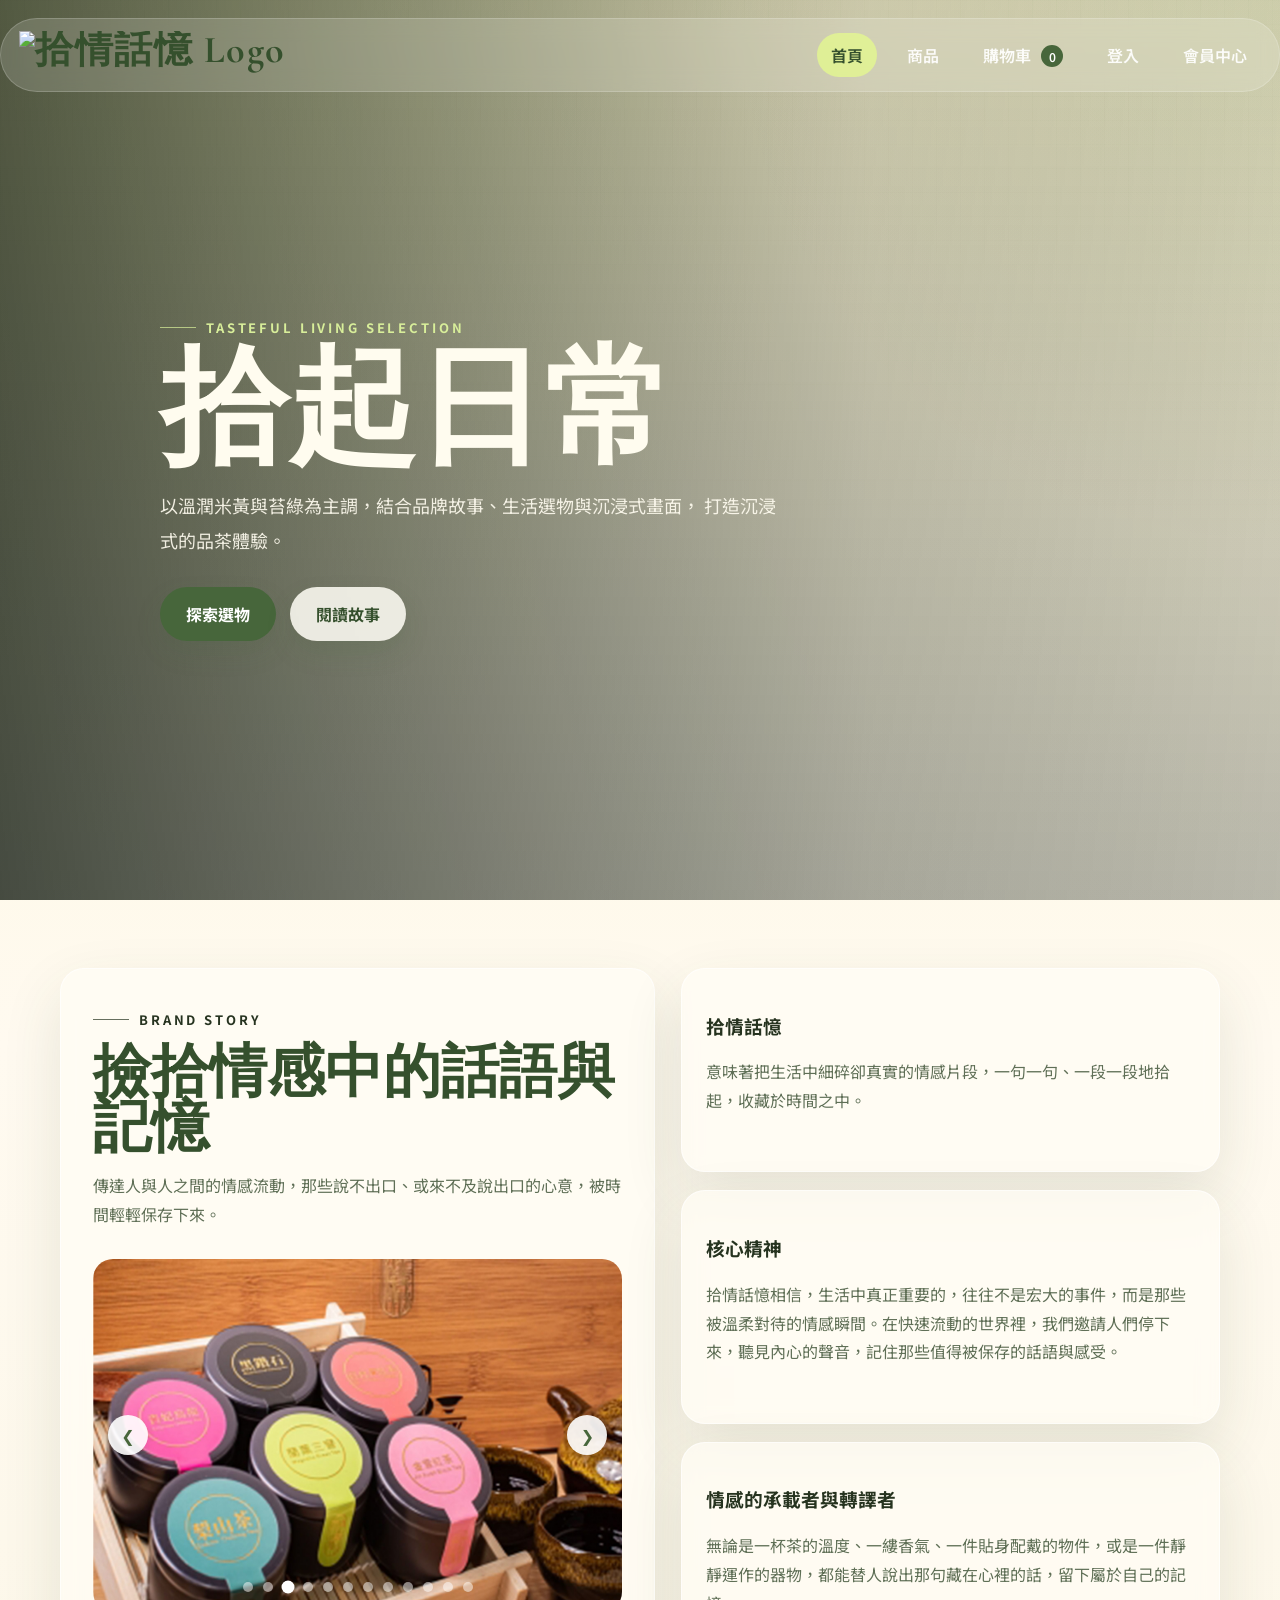
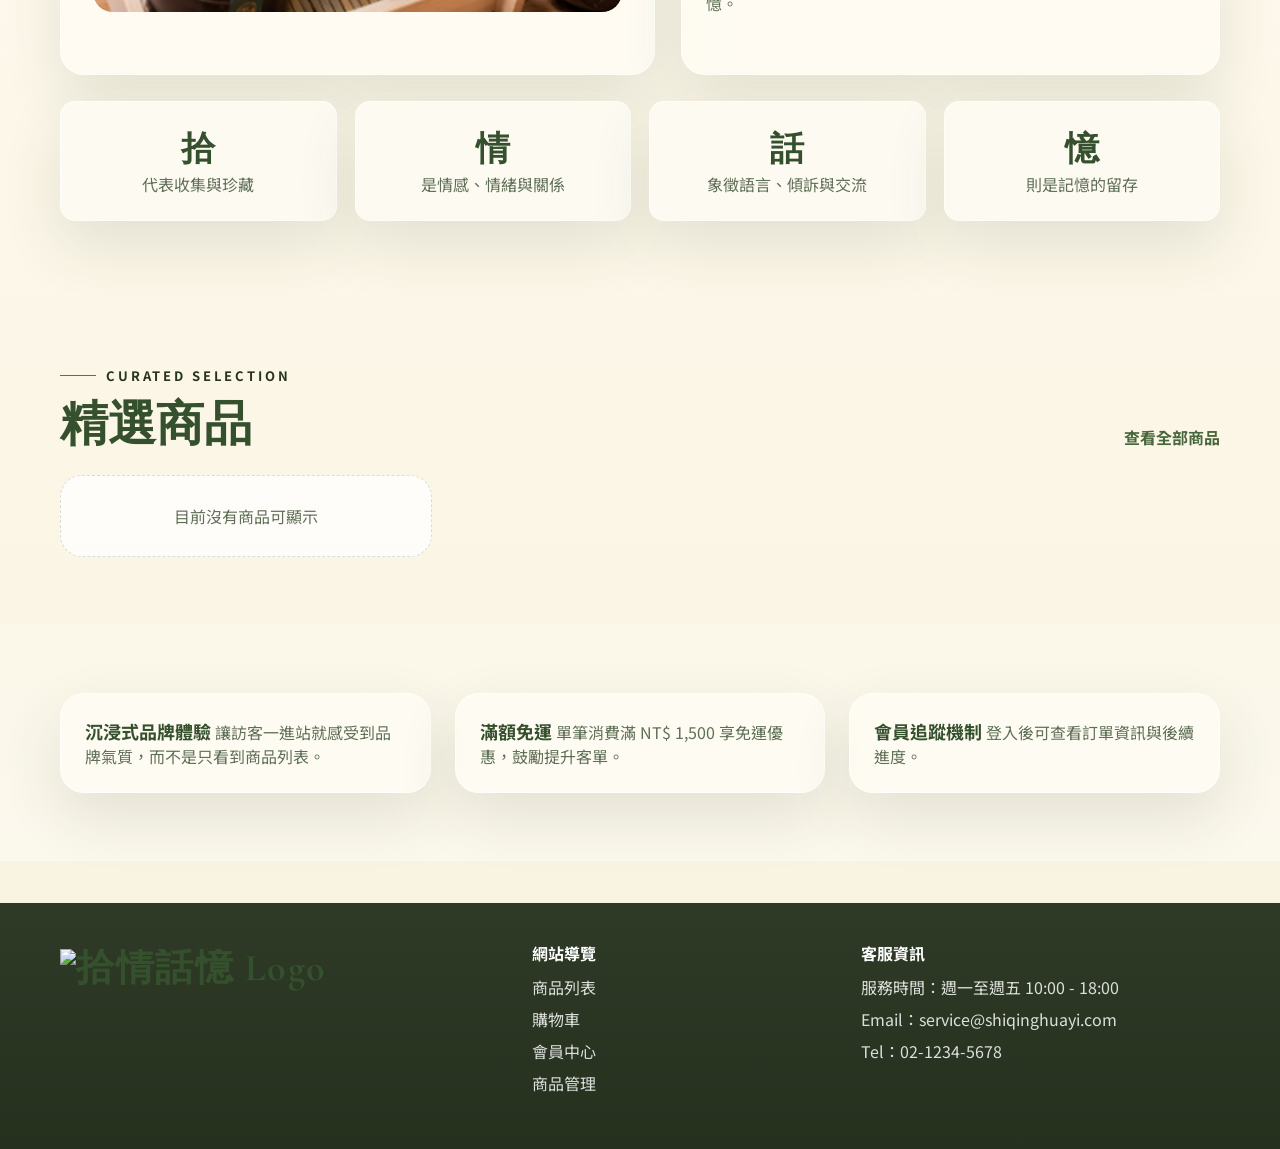
==== commit d0cc7831: "Update index.html" ====
--- a/index.html
+++ b/index.html
@@ -20,7 +20,7 @@
         <a href="/index.html" class="active">首頁</a>
         <a href="/products.html">商品</a>
         <a href="/cart.html">購物車 <span id="cart-count" class="cart-badge">0</span></a>
-        <a href="/login.html">登入</a>
+        <a href="/login.html" class="nav-auth-btn">登入 </a>
         <a href="/account.html">會員中心</a>
       </nav>
     </div>
@@ -159,7 +159,8 @@
       </div>
     </div>
   </footer>
-
+  
+  <script src="./client/js/config.js"></script>
   <script src="./client/js/main.js"></script>
 
 </body>
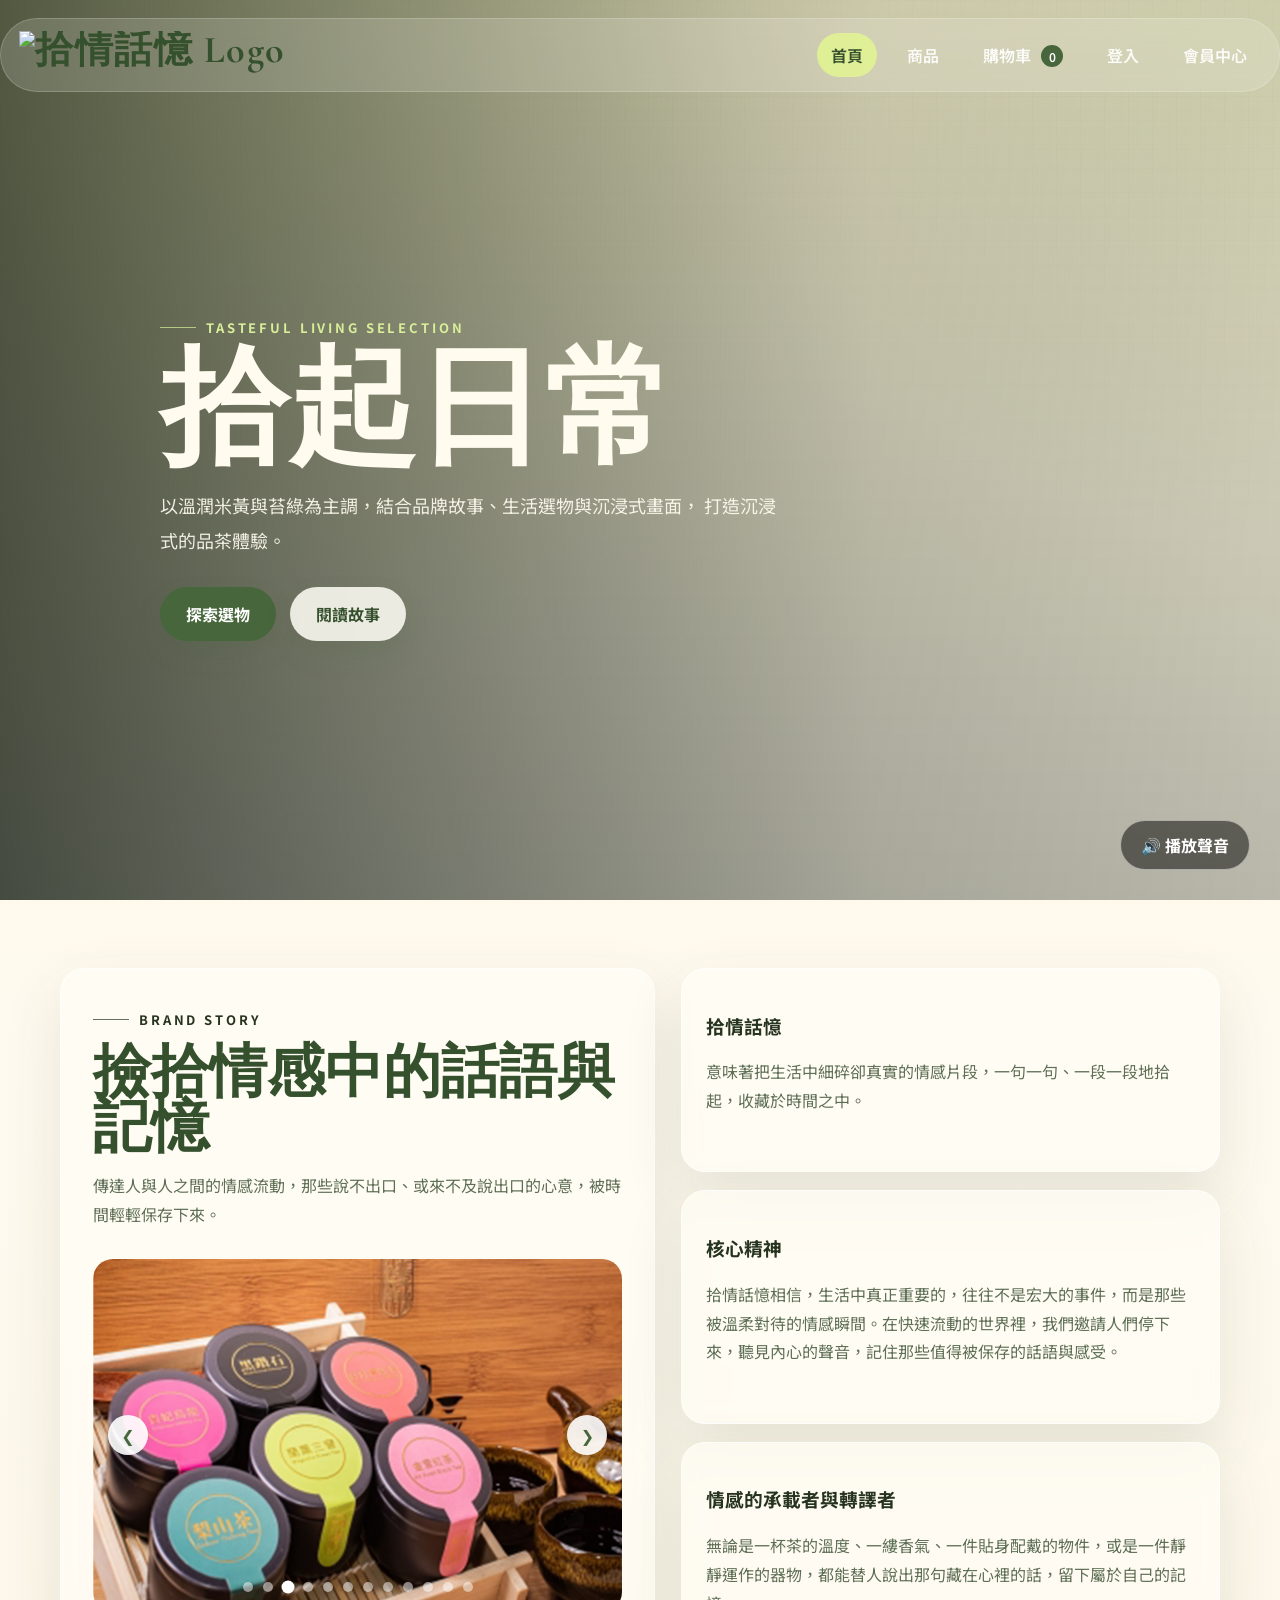
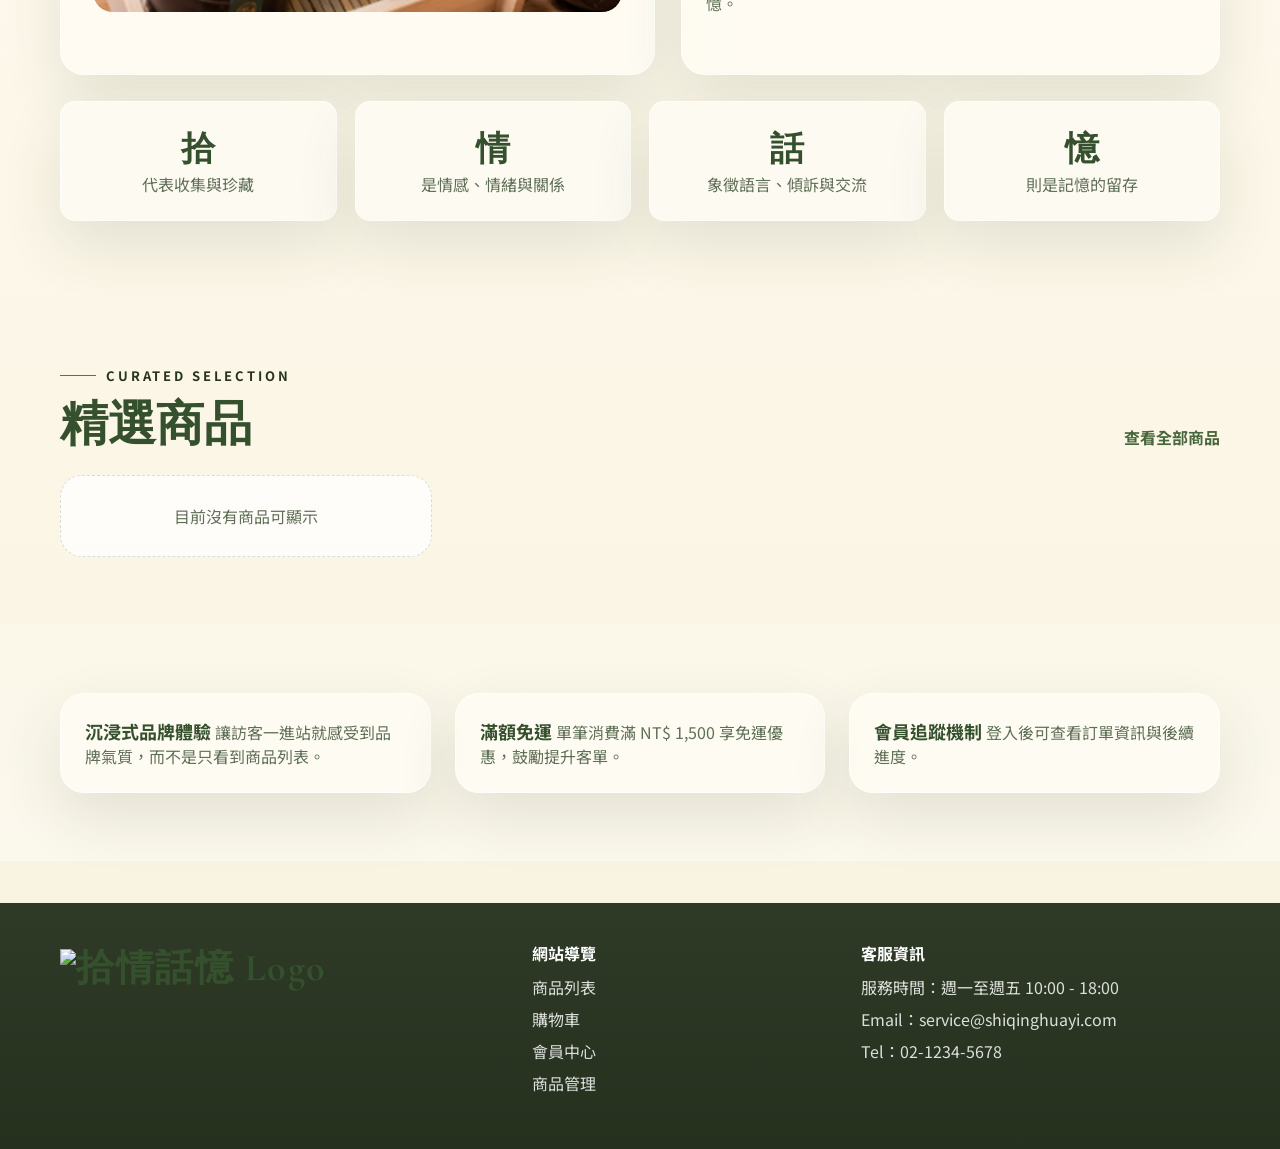
==== commit 3ea89902: "Update index.html" ====
--- a/index.html
+++ b/index.html
@@ -4,24 +4,24 @@
   <meta charset="UTF-8" />
   <meta name="viewport" content="width=device-width, initial-scale=1.0" />
   <title>拾情話憶｜首頁</title>
-  <link rel="icon" href="./client/assets/images/111.png" />
+  <link rel="icon" href="client/assets/images/111.png" />
   <link href="https://fonts.googleapis.com/css2?family=Cormorant+Garamond:wght@500;600;700&family=Noto+Sans+TC:wght@400;500;700;800&display=swap" rel="stylesheet">
-  <link rel="stylesheet" href="./client/css/style.css" />
+  <link rel="stylesheet" href="client/css/style.css" />
 </head>
 <body>
 
   <header class="site-header hero-header">
-    <div class="header-wrap header-full">
-      <a class="brand logo-brand" href="/index.html">
-        <img src="./client/assets/images/piyan2.png" alt="拾情話憶 Logo">
+    <div class="container header-wrap">
+      <a class="brand logo-brand" href="index.html">
+        <img src="client/assets/images/piyan2.png" alt="拾情話憶 Logo">
       </a>
 
       <nav class="main-nav">
-        <a href="/index.html" class="active">首頁</a>
-        <a href="/products.html">商品</a>
-        <a href="/cart.html">購物車 <span id="cart-count" class="cart-badge">0</span></a>
-        <a href="/login.html" class="nav-auth-btn">登入 </a>
-        <a href="/account.html">會員中心</a>
+        <a href="index.html" class="active">首頁</a>
+        <a href="products.html">商品</a>
+        <a href="cart.html">購物車 <span id="cart-count" class="cart-badge">0</span></a>
+        <a href="login.html" class="nav-auth-btn">登入</a>
+        <a href="account.html">會員中心</a>
       </nav>
     </div>
   </header>
@@ -29,10 +29,14 @@
   <main>
     <section class="hero-video-section">
       <div class="hero-media">
-        <video class="hero-video" autoplay muted loop playsinline poster="/assets/images/hero-fallback.jpg">
-          <source src="./client/assets/videos/green.mp4" type="video/mp4">
+        <video id="hero-video" class="hero-video" autoplay muted loop playsinline>
+          <source src="client/assets/videos/green.mp4" type="video/mp4">
         </video>
         <div class="hero-overlay"></div>
+        
+        <button id="unmute-btn" style="position: absolute; bottom: 30px; right: 30px; z-index: 100; background: rgba(0,0,0,0.5); color: #fff; border: 1px solid rgba(255,255,255,0.5); padding: 12px 20px; border-radius: 999px; cursor: pointer; font-weight: 700; backdrop-filter: blur(5px); display: flex; align-items: center; gap: 8px;">
+          🔊 播放聲音
+        </button>
       </div>
 
       <div class="container hero-inner">
@@ -44,7 +48,7 @@
             打造沉浸式的品茶體驗。
           </p>
           <div class="hero-actions">
-            <a class="btn" href="/products.html">探索選物</a>
+            <a class="btn" href="products.html">探索選物</a>
             <a class="btn btn-light" href="#brand-story">閱讀故事</a>
           </div>
         </div>
@@ -61,23 +65,22 @@
           </p>
           <div class="carousel-container">
             <div class="carousel-slide">
-              <img src="./client/assets/images/product201.jpg" alt="圖片1">
-              <img src="./client/assets/images/product202.jpg" alt="圖片2">
-              <img src="./client/assets/images/product203.jpg" alt="圖片3">
-              <img src="./client/assets/images/product204.jpg" alt="圖片4">
-              <img src="./client/assets/images/product205.jpg" alt="圖片5">
-              <img src="./client/assets/images/product206.jpg" alt="圖片6">
-              <img src="./client/assets/images/product207.jpg" alt="圖片7">
-              <img src="./client/assets/images/product208.jpg" alt="圖片8">
-              <img src="./client/assets/images/product209.jpg" alt="圖片9">
-              <img src="./client/assets/images/product210.jpg" alt="圖片10">
-              <img src="./client/assets/images/product211.jpg" alt="圖片11">
-              <img src="./client/assets/images/product212.jpg" alt="圖片12">
-              </div>
+              <img src="client/assets/images/product201.jpg" alt="圖片1">
+              <img src="client/assets/images/product202.jpg" alt="圖片2">
+              <img src="client/assets/images/product203.jpg" alt="圖片3">
+              <img src="client/assets/images/product204.jpg" alt="圖片4">
+              <img src="client/assets/images/product205.jpg" alt="圖片5">
+              <img src="client/assets/images/product206.jpg" alt="圖片6">
+              <img src="client/assets/images/product207.jpg" alt="圖片7">
+              <img src="client/assets/images/product208.jpg" alt="圖片8">
+              <img src="client/assets/images/product209.jpg" alt="圖片9">
+              <img src="client/assets/images/product210.jpg" alt="圖片10">
+              <img src="client/assets/images/product211.jpg" alt="圖片11">
+              <img src="client/assets/images/product212.jpg" alt="圖片12">
+            </div>
 
             <button class="prev-btn">❮</button>
             <button class="next-btn">❯</button>
-
             <div class="dots-container"></div>
           </div>
         </div>
@@ -113,7 +116,7 @@
             <span class="section-label">Curated Selection</span>
             <h2>精選商品</h2>
           </div>
-          <a class="text-link" href="/products.html">查看全部商品</a>
+          <a class="text-link" href="products.html">查看全部商品</a>
         </div>
         <div id="featured-products" class="product-grid"></div>
       </div>
@@ -140,16 +143,16 @@
   <footer class="site-footer">
     <div class="container footer-grid">
       <div>
-        <a class="brand logo-brand footer-logo" href="/index.html">
-          <img src="./client/assets/images/piyan2.png" alt="拾情話憶 Logo">
+        <a class="brand logo-brand footer-logo" href="index.html">
+          <img src="client/assets/images/piyan2.png" alt="拾情話憶 Logo">
         </a>
       </div>
       <div>
         <h4>網站導覽</h4>
-        <a href="/products.html">商品列表</a>
-        <a href="/cart.html">購物車</a>
-        <a href="/account.html">會員中心</a>
-        <a href="/admin.html">商品管理</a>
+        <a href="products.html">商品列表</a>
+        <a href="cart.html">購物車</a>
+        <a href="account.html">會員中心</a>
+        <a href="admin.html">商品管理</a>
       </div>
       <div>
         <h4>客服資訊</h4>
@@ -160,8 +163,7 @@
     </div>
   </footer>
   
-  <script src="./client/js/config.js"></script>
-  <script src="./client/js/main.js"></script>
-
+  <script src="client/js/config.js"></script>
+  <script src="client/js/main.js"></script>
 </body>
 </html>
--- a/client/css/style.css
+++ b/client/css/style.css
@@ -1410,3 +1410,7 @@
   background: #fff;
   transform: scale(1.3);
 }
+#name-error {
+    margin-bottom: 8px; /* 讓它跟下一個輸入框保持距離 */
+    font-weight: 500;
+}
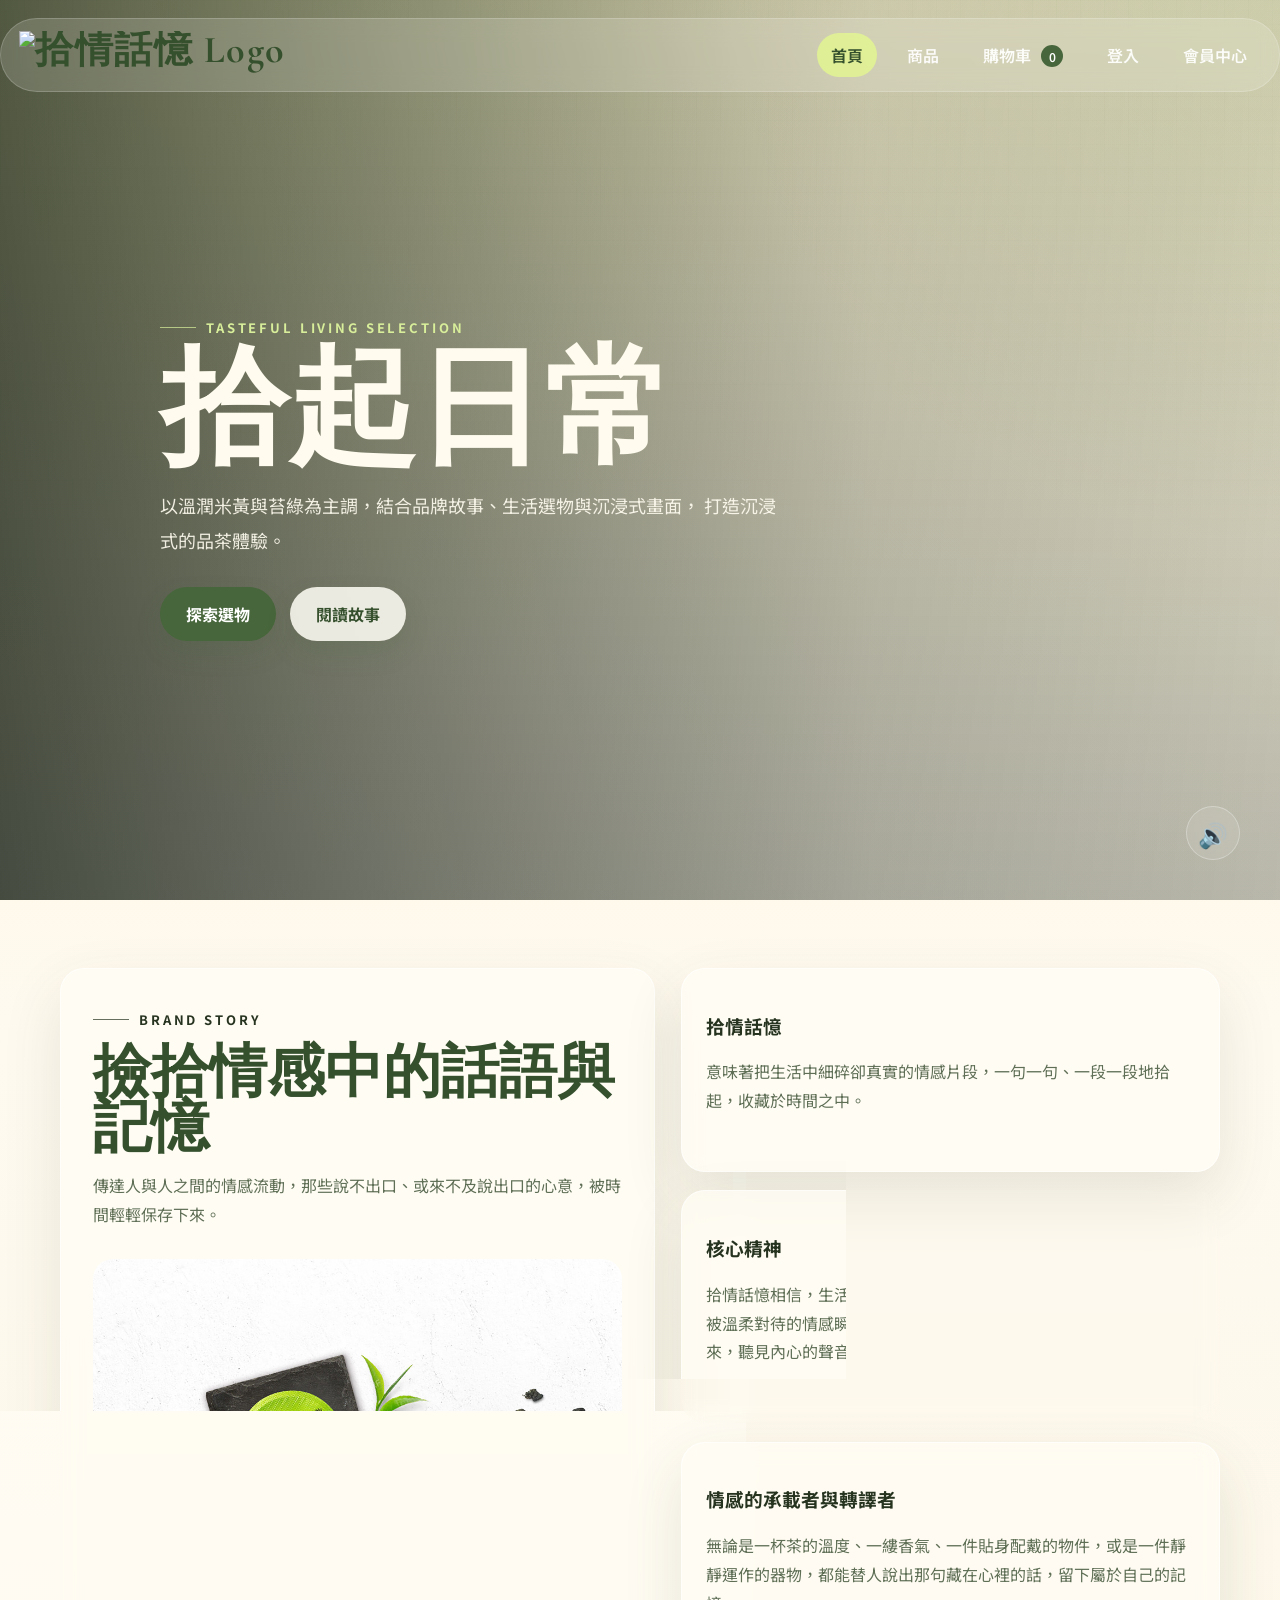
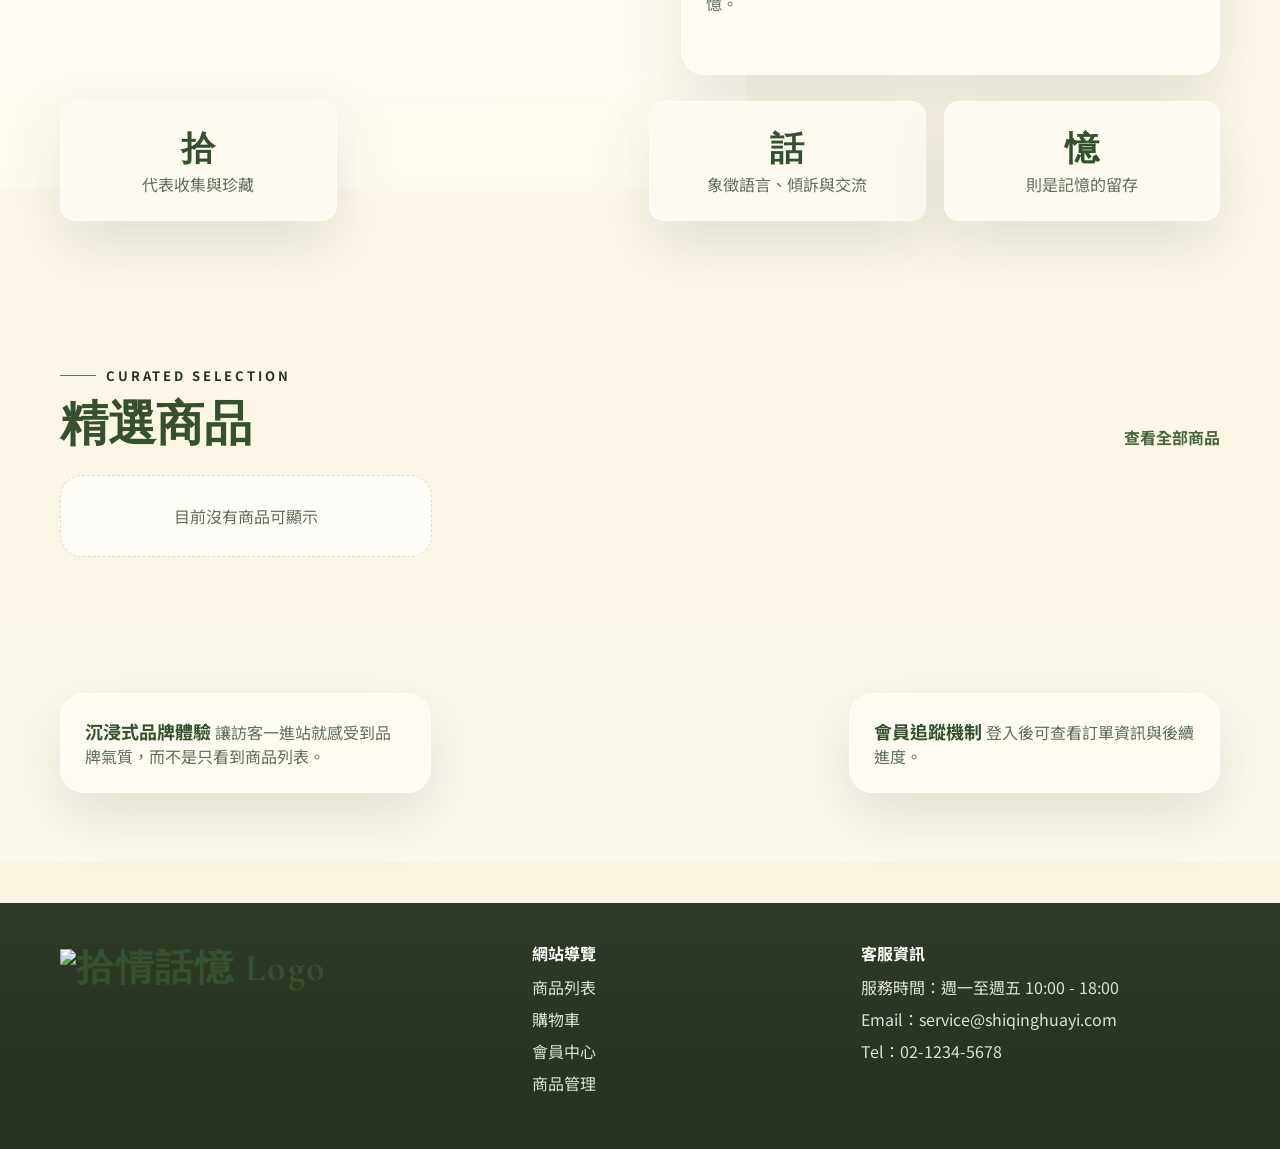
==== commit 97b6502a: "Update index.html" ====
--- a/index.html
+++ b/index.html
@@ -4,16 +4,16 @@
   <meta charset="UTF-8" />
   <meta name="viewport" content="width=device-width, initial-scale=1.0" />
   <title>拾情話憶｜首頁</title>
-  <link rel="icon" href="client/assets/images/111.png" />
+  <link rel="icon" href="./client/assets/images/111.png" />
   <link href="https://fonts.googleapis.com/css2?family=Cormorant+Garamond:wght@500;600;700&family=Noto+Sans+TC:wght@400;500;700;800&display=swap" rel="stylesheet">
-  <link rel="stylesheet" href="client/css/style.css" />
+  <link rel="stylesheet" href="./client/css/style.css" />
 </head>
 <body>
 
   <header class="site-header hero-header">
     <div class="container header-wrap">
       <a class="brand logo-brand" href="index.html">
-        <img src="client/assets/images/piyan2.png" alt="拾情話憶 Logo">
+        <img src="./client/assets/images/piyan2.png" alt="拾情話憶 Logo">
       </a>
 
       <nav class="main-nav">
@@ -30,12 +30,12 @@
     <section class="hero-video-section">
       <div class="hero-media">
         <video id="hero-video" class="hero-video" autoplay muted loop playsinline>
-          <source src="client/assets/videos/green.mp4" type="video/mp4">
+          <source src="./client/assets/videos/green.mp4" type="video/mp4">
         </video>
         <div class="hero-overlay"></div>
         
-        <button id="unmute-btn" style="position: absolute; bottom: 30px; right: 30px; z-index: 100; background: rgba(0,0,0,0.5); color: #fff; border: 1px solid rgba(255,255,255,0.5); padding: 12px 20px; border-radius: 999px; cursor: pointer; font-weight: 700; backdrop-filter: blur(5px); display: flex; align-items: center; gap: 8px;">
-          🔊 播放聲音
+        <button id="unmute-btn" style="position: absolute; bottom: 40px; right: 40px; z-index: 100; background: rgba(255,255,255,0.1); color: #fff; border: 1px solid rgba(255,255,255,0.3); width: 54px; height: 54px; border-radius: 50%; cursor: pointer; font-size: 24px; display: flex; align-items: center; justify-content: center; backdrop-filter: blur(8px); transition: all 0.3s ease;">
+          🔊
         </button>
       </div>
 
@@ -65,20 +65,19 @@
           </p>
           <div class="carousel-container">
             <div class="carousel-slide">
-              <img src="client/assets/images/product201.jpg" alt="圖片1">
-              <img src="client/assets/images/product202.jpg" alt="圖片2">
-              <img src="client/assets/images/product203.jpg" alt="圖片3">
-              <img src="client/assets/images/product204.jpg" alt="圖片4">
-              <img src="client/assets/images/product205.jpg" alt="圖片5">
-              <img src="client/assets/images/product206.jpg" alt="圖片6">
-              <img src="client/assets/images/product207.jpg" alt="圖片7">
-              <img src="client/assets/images/product208.jpg" alt="圖片8">
-              <img src="client/assets/images/product209.jpg" alt="圖片9">
-              <img src="client/assets/images/product210.jpg" alt="圖片10">
-              <img src="client/assets/images/product211.jpg" alt="圖片11">
-              <img src="client/assets/images/product212.jpg" alt="圖片12">
+              <img src="./client/assets/images/product201.jpg" alt="圖片1">
+              <img src="./client/assets/images/product202.jpg" alt="圖片2">
+              <img src="./client/assets/images/product203.jpg" alt="圖片3">
+              <img src="./client/assets/images/product204.jpg" alt="圖片4">
+              <img src="./client/assets/images/product205.jpg" alt="圖片5">
+              <img src="./client/assets/images/product206.jpg" alt="圖片6">
+              <img src="./client/assets/images/product207.jpg" alt="圖片7">
+              <img src="./client/assets/images/product208.jpg" alt="圖片8">
+              <img src="./client/assets/images/product209.jpg" alt="圖片9">
+              <img src="./client/assets/images/product210.jpg" alt="圖片10">
+              <img src="./client/assets/images/product211.jpg" alt="圖片11">
+              <img src="./client/assets/images/product212.jpg" alt="圖片12">
             </div>
-
             <button class="prev-btn">❮</button>
             <button class="next-btn">❯</button>
             <div class="dots-container"></div>
@@ -144,7 +143,7 @@
     <div class="container footer-grid">
       <div>
         <a class="brand logo-brand footer-logo" href="index.html">
-          <img src="client/assets/images/piyan2.png" alt="拾情話憶 Logo">
+          <img src="./client/assets/images/piyan2.png" alt="拾情話憶 Logo">
         </a>
       </div>
       <div>
@@ -163,7 +162,7 @@
     </div>
   </footer>
   
-  <script src="client/js/config.js"></script>
-  <script src="client/js/main.js"></script>
+  <script src="./client/js/config.js"></script>
+  <script src="./client/js/main.js"></script>
 </body>
 </html>
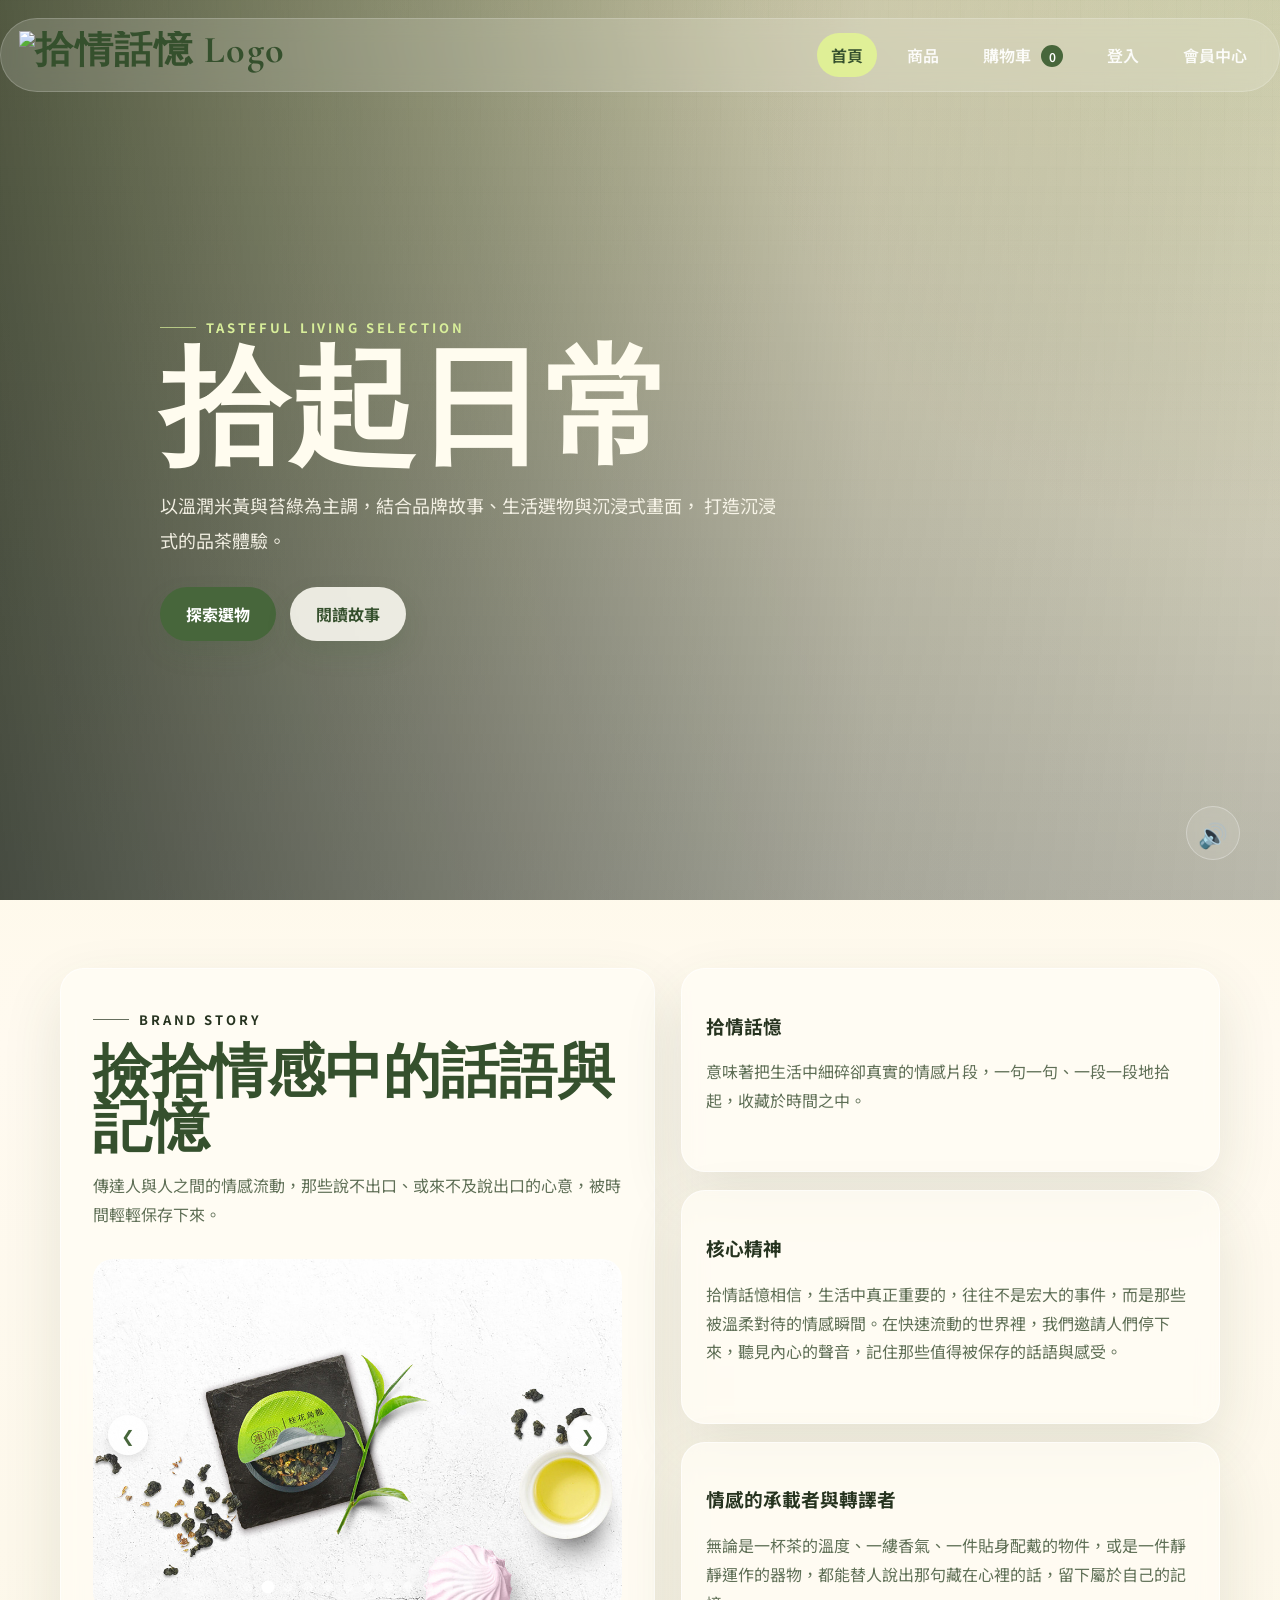
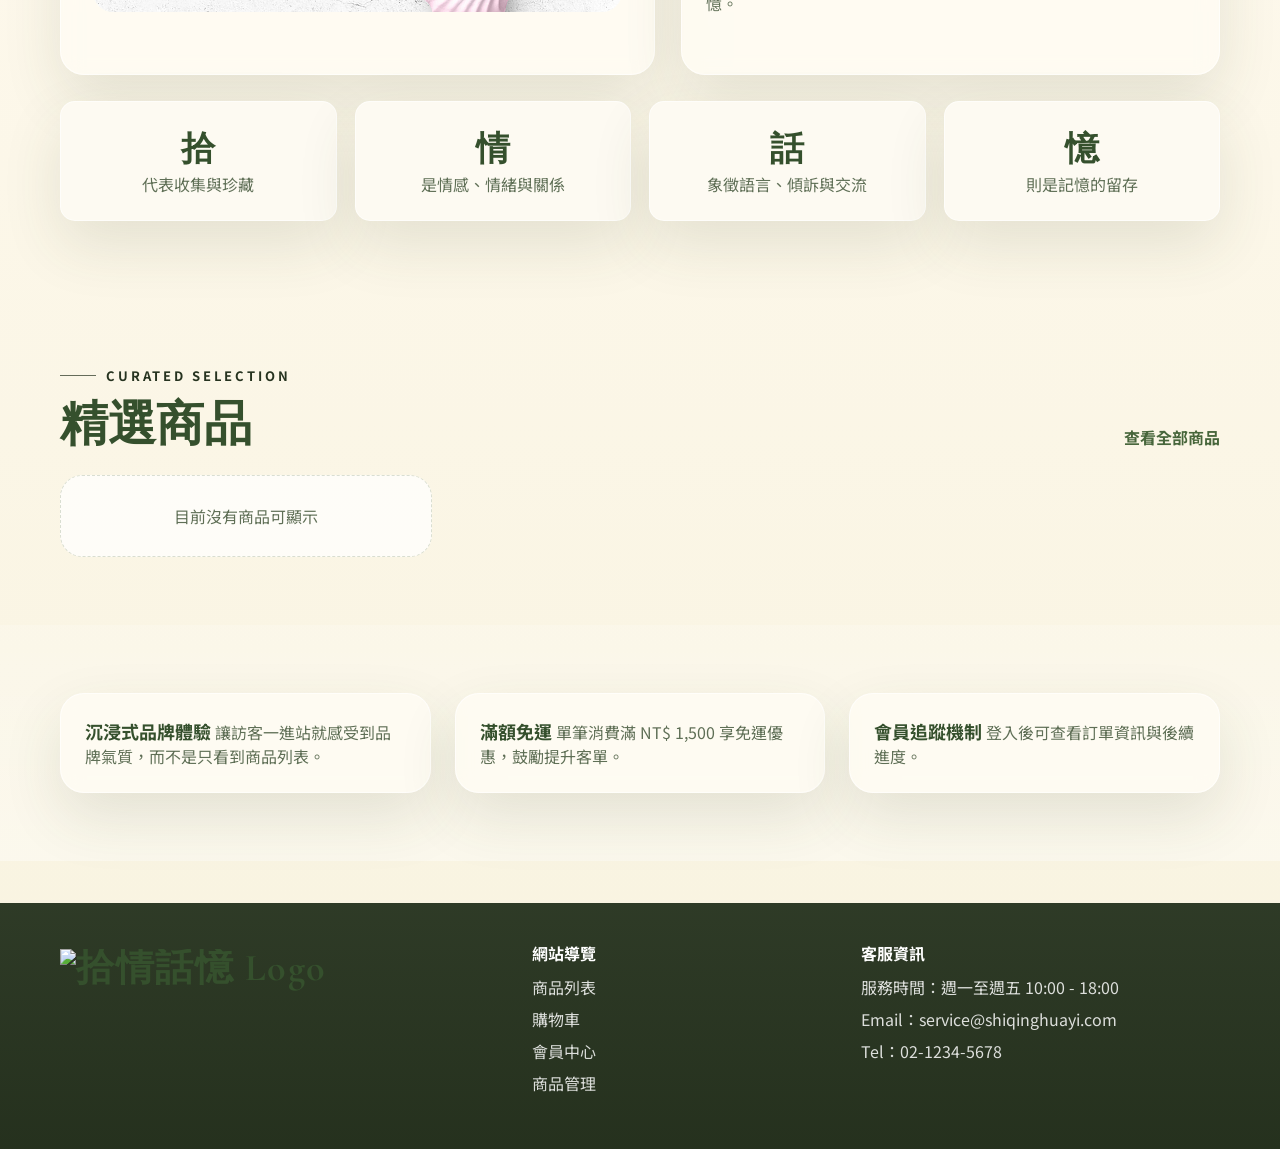
==== commit e507571c: "Update index.html" ====
--- a/index.html
+++ b/index.html
@@ -30,7 +30,7 @@
     <section class="hero-video-section">
       <div class="hero-media">
         <video id="hero-video" class="hero-video" autoplay muted loop playsinline>
-          <source src="./client/assets/videos/green.mp4" type="video/mp4">
+          <source src="./client/assets/videos/GREENTEA.mp4" type="video/mp4">
         </video>
         <div class="hero-overlay"></div>
         
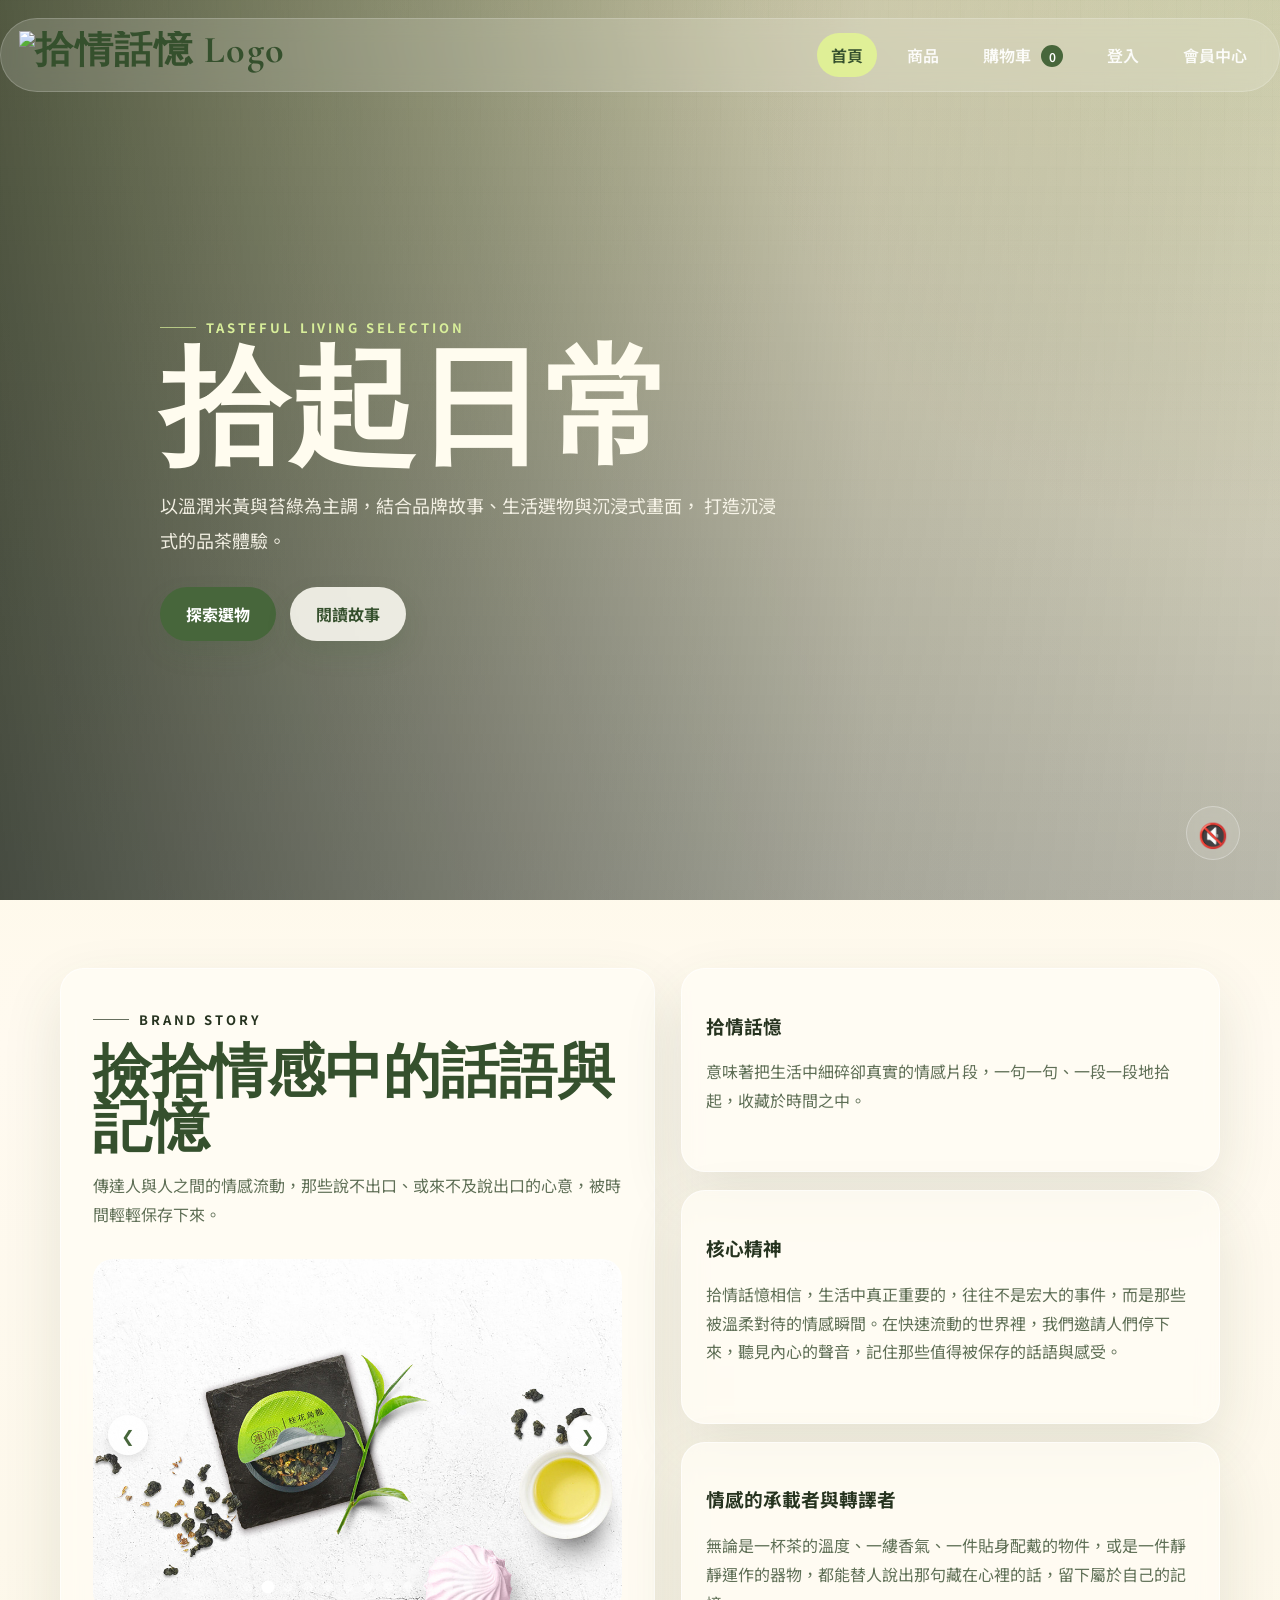
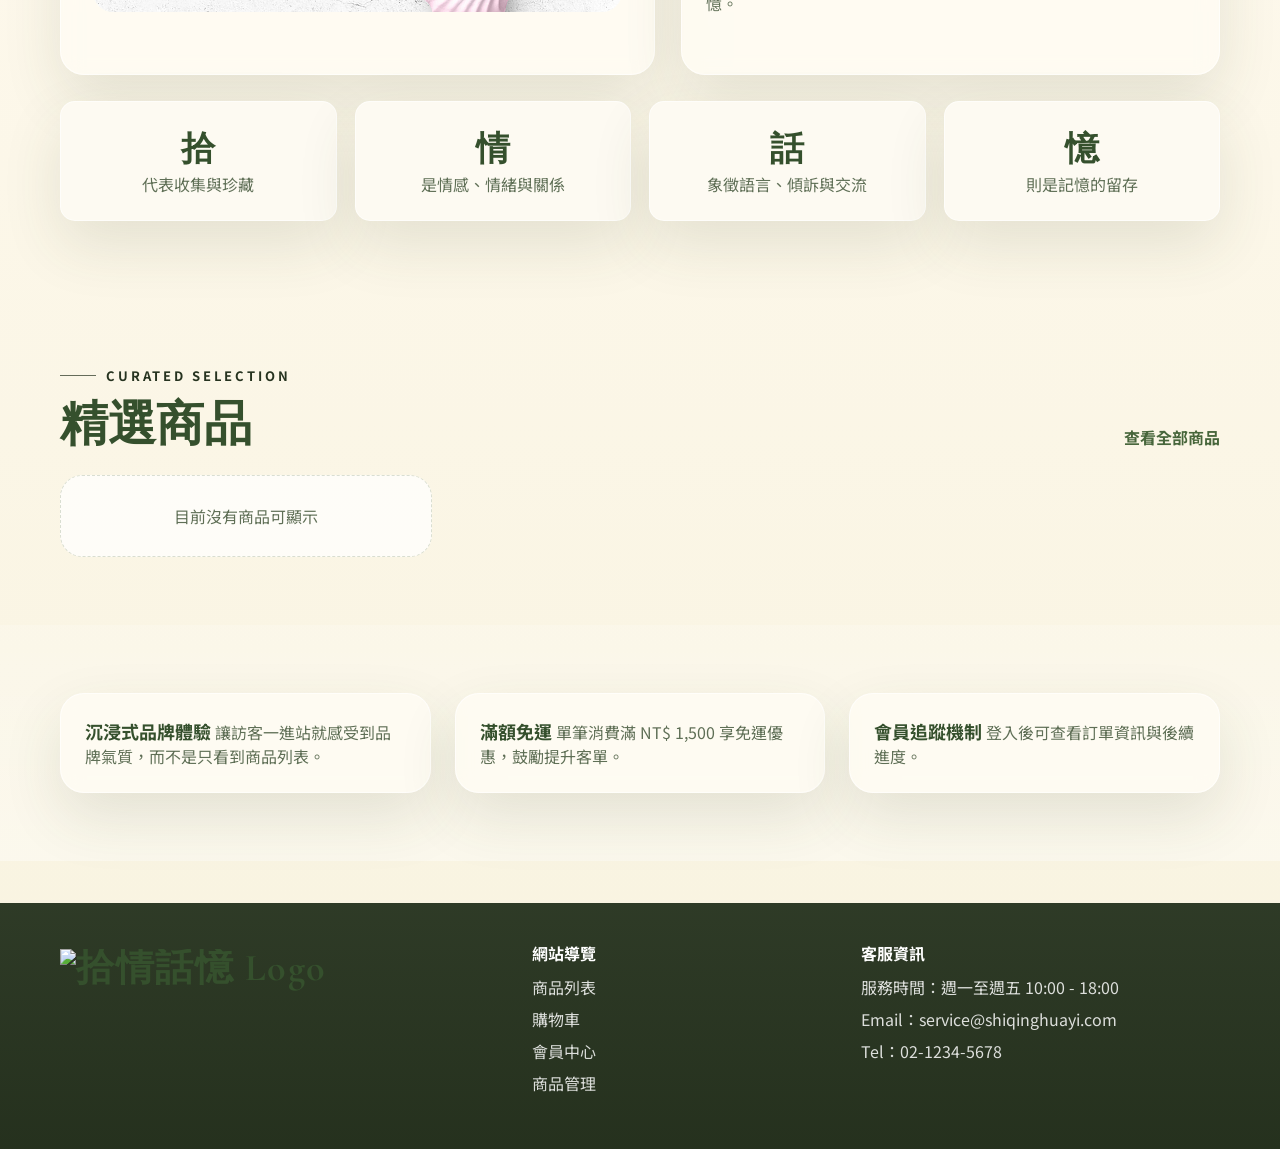
==== commit 71b8627b: "Update index.html" ====
--- a/index.html
+++ b/index.html
@@ -35,8 +35,8 @@
         <div class="hero-overlay"></div>
         
         <button id="unmute-btn" style="position: absolute; bottom: 40px; right: 40px; z-index: 100; background: rgba(255,255,255,0.1); color: #fff; border: 1px solid rgba(255,255,255,0.3); width: 54px; height: 54px; border-radius: 50%; cursor: pointer; font-size: 24px; display: flex; align-items: center; justify-content: center; backdrop-filter: blur(8px); transition: all 0.3s ease;">
-          🔊
-        </button>
+  🔇
+</button>
       </div>
 
       <div class="container hero-inner">
